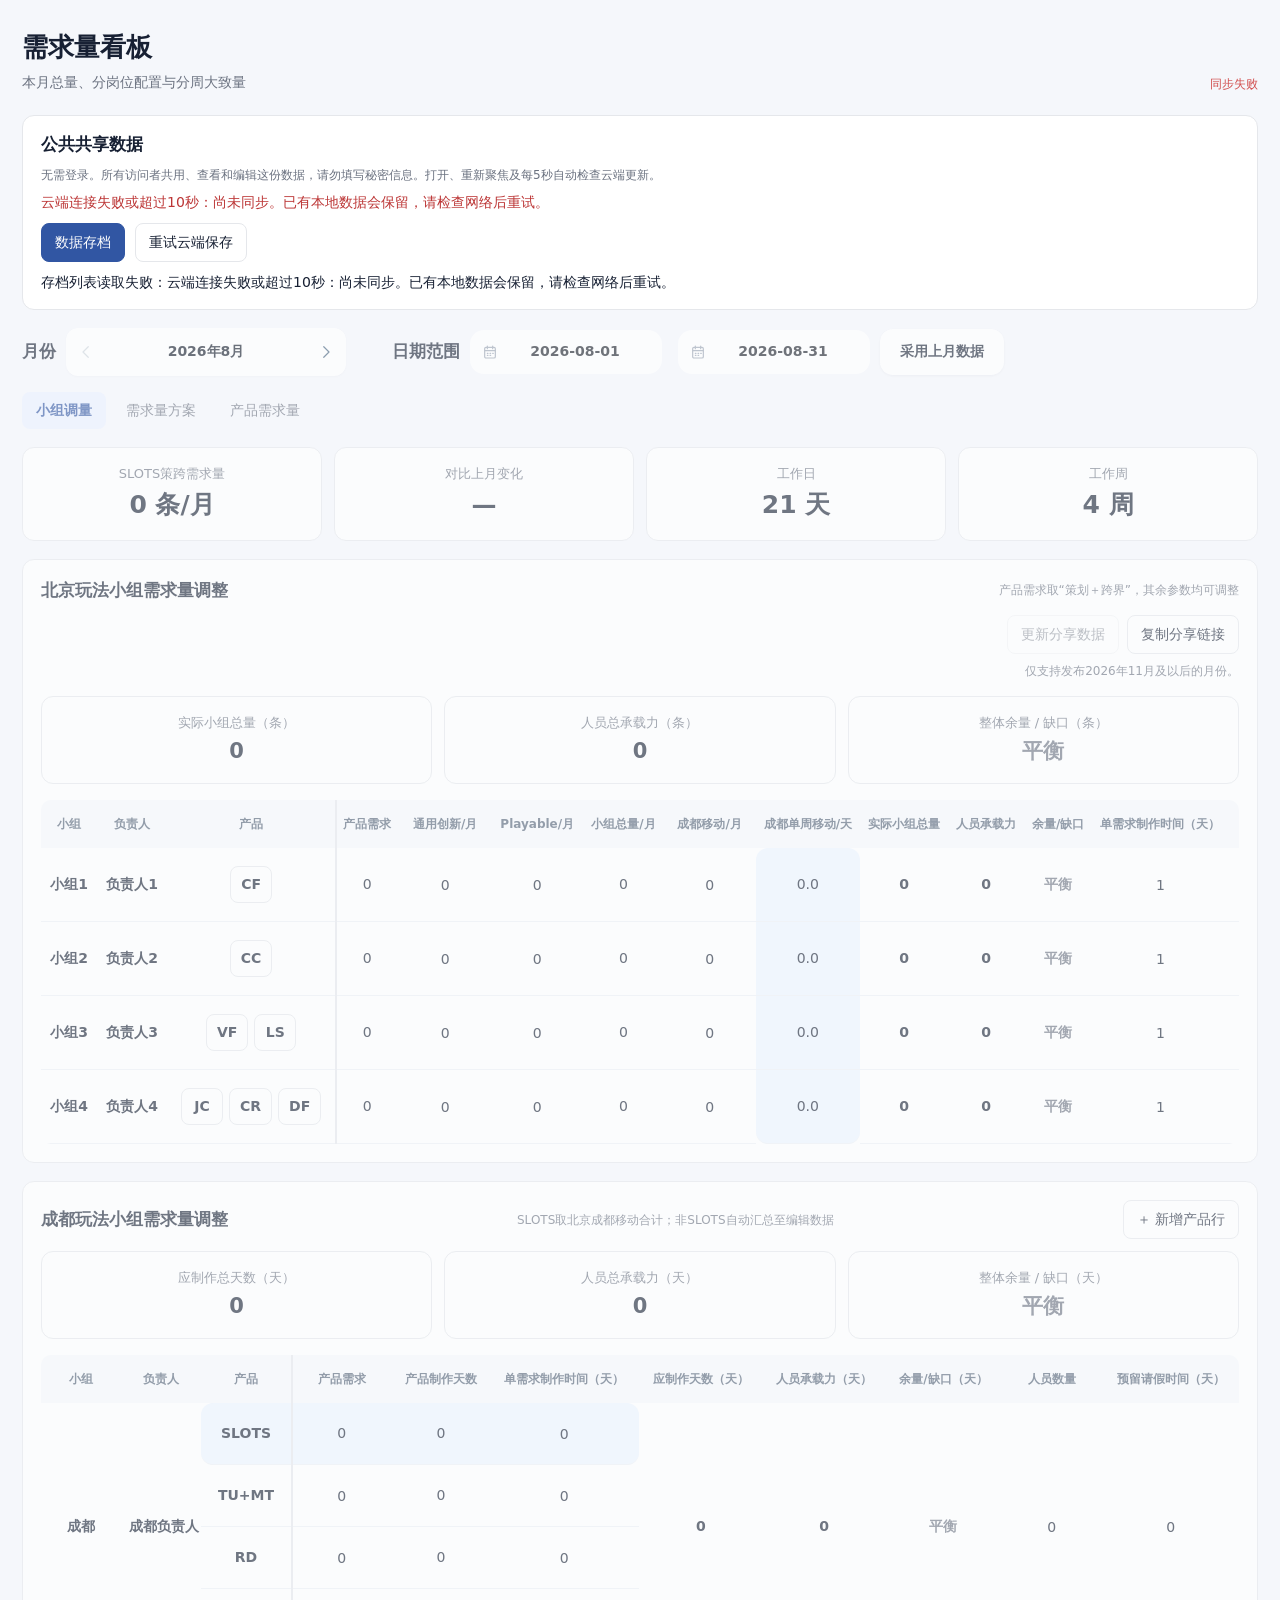
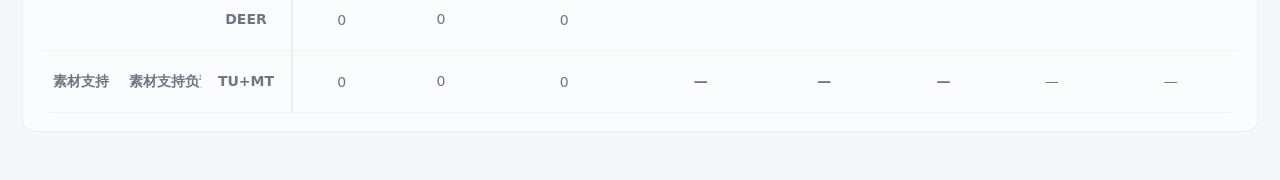
==== docs/index.html @ 43a7e48b "Store ROI independently by month and preserve quarterly spend" ====
<!doctype html>
<html lang="zh-CN">
<head>
  <meta charset="utf-8">
  <meta name="viewport" content="width=device-width, initial-scale=1">
  <title>需求量看板</title>
  <link rel="icon" type="image/png" href="./favicon.png?v=20261103-1">
  <style>
    :root { --bg:#f5f7fb; --panel:#fff; --text:#172033; --muted:#6b7280; --line:#e5e7eb; --brand:#3156a3; --brand-soft:#eaf0ff; --plan:#5b7cda; --director:#2f9e73; --kol:#e09a35; --image:#9a6ad8; --cross:#df6b6b; }
    * { box-sizing:border-box; }
    body { margin:0; background:var(--bg); color:var(--text); font:14px/1.5 "Microsoft YaHei", system-ui, sans-serif; }
    button, input, select { font:inherit; }
    button { cursor:pointer; }
    .shell { max-width:1280px; margin:auto; padding:28px 22px 48px; }
    header { display:flex; align-items:flex-end; justify-content:space-between; gap:20px; margin-bottom:22px; }
    h1 { margin:0; font-size:26px; }
    .subtitle { color:var(--muted); margin-top:5px; }
    .btn { border:1px solid var(--line); background:var(--panel); color:var(--text); border-radius:8px; padding:8px 13px; }
    .btn.primary { background:var(--brand); border-color:var(--brand); color:white; }
    .tabs { display:flex; gap:6px; margin-bottom:18px; }
    .tab { border:0; background:transparent; color:var(--muted); padding:8px 14px; border-radius:8px; }
    .tab.active { background:var(--brand-soft); color:var(--brand); font-weight:600; }
    .stats { display:grid; grid-template-columns:repeat(4,minmax(0,1fr)); gap:12px; margin-bottom:18px; }
    .stat, .panel { background:var(--panel); border:1px solid var(--line); border-radius:12px; }
    .stat { padding:16px 18px; }
    .stat-label { color:var(--muted); font-size:13px; }
    .stat-value { font-size:25px; font-weight:700; margin-top:3px; }
    .panel { padding:18px; }
    .panel-head { display:flex; justify-content:space-between; align-items:center; gap:12px; margin-bottom:12px; }
    .panel h2 { margin:0; font-size:17px; }
    .hint { color:var(--muted); font-size:12px; }
    .table-wrap { overflow-x:auto; }
    table { width:100%; border-collapse:collapse; min-width:940px; }
    #edit-view table { min-width:680px; border-collapse:separate; border-spacing:0; }
    #editor-foot th,#editor-foot td,#non-slots-foot th,#non-slots-foot td { background:var(--brand-soft); border-top:2px solid #d1dcf5; font-weight:700; }
    #editor-foot th:first-child,#non-slots-foot th:first-child { border-radius:12px 0 0 12px; }
    #editor-foot td:last-child,#non-slots-foot td:last-child { border-radius:0 12px 12px 0; }
    .weekly-value,.quantity { display:inline-flex; align-items:center; justify-content:center; min-width:76px; height:35px; padding:6px 7px; font-weight:600; }
    #editor-body td,#editor-foot td,#non-slots-body td,#non-slots-foot td { vertical-align:top; }
    th, td { padding:10px 8px; border-bottom:1px solid var(--line); text-align:center; white-space:nowrap; }
    th { color:var(--muted); font-size:12px; font-weight:600; background:#fafbfc; }
    th:first-child, td:first-child { text-align:center; }
    tbody tr:last-child td { border-bottom:0; }
    input[type=number] { width:76px; border:1px solid #d7dce5; border-radius:6px; padding:6px 7px; text-align:center; background:white; color:var(--text); }
    input[type=number]:not(:focus) { border-color:transparent; background:transparent; appearance:textfield; cursor:text; }
    input[type=number]:not(:focus)::-webkit-inner-spin-button,
    input[type=number]:not(:focus)::-webkit-outer-spin-button { -webkit-appearance:none; margin:0; }
    input[type=number]:hover { border-color:#d7dce5; }
    .save-tools,.product-options { display:flex; align-items:center; gap:10px; flex-wrap:wrap; }
    .btn:disabled { cursor:default; opacity:.45; }
    .product-filter summary { cursor:pointer; white-space:nowrap; list-style:none; display:flex; align-items:center; gap:12px; font-weight:600; }
    .product-filter summary::-webkit-details-marker { display:none; }
    .product-filter summary::after { content:""; width:7px; height:7px; border-right:1.5px solid #45617d; border-bottom:1.5px solid #45617d; transform:rotate(45deg); margin-top:-4px; }
    .product-filter[open] summary::after { transform:rotate(225deg); margin-top:4px; }
    .product-filter { position:relative; margin-left:auto; border:0; background:#f6f7fa; border-radius:12px; padding:12px 16px; }
    .product-menu { position:absolute; top:calc(100% + 8px); right:0; z-index:10; width:min(280px,calc(100vw - 40px)); padding:14px; border:1px solid #e3e7ee; border-radius:16px; background:#fff; box-shadow:0 10px 26px #1720331a; }
    .product-options { margin-top:10px; }
    .product-options label { display:inline-flex; align-items:center; gap:5px; cursor:pointer; }
    #product-options { display:grid; grid-template-columns:repeat(3,1fr); gap:8px; margin:0; }
    #product-options label { position:relative; justify-content:center; height:38px; border-radius:10px; color:#45617d; }
    #product-options label:has(input:checked) { background:#050505; color:white; }
    #product-options label:focus-within { outline:2px solid #7895bc; outline-offset:2px; }
    #product-options input { position:absolute; opacity:0; width:100%; height:100%; inset:0; margin:0; cursor:pointer; }
    .product-menu .btn { border:0; background:#f6f7fa; border-radius:10px; flex:1; }
    .filter-summary { margin:0 0 12px; }
    #empty-products td { padding:30px 8px; color:var(--muted); }
    #save-status[data-error=true] { color:#d24f4f; }
    .cloud-panel { margin-bottom:18px; padding:16px 18px; background:#fff; border:1px solid var(--line); border-radius:12px; }
    .cloud-panel h2 { margin:0 0 8px; font-size:17px; }
    .cloud-form,.cloud-actions { display:flex; gap:10px; align-items:center; flex-wrap:wrap; margin-top:10px; }
    .cloud-form label { display:flex; gap:6px; align-items:center; }
    .cloud-form input { width:220px; max-width:100%; border:1px solid #d7dce5; border-radius:8px; padding:8px; }
    #cloud-message { margin-top:8px; color:var(--muted); overflow-wrap:anywhere; }
    #cloud-message[data-error=true] { color:#bc3636; }
    #dashboard-content[inert] { opacity:.6; }
    @media(max-width:480px) { .cloud-form label,.cloud-form input { width:100%; } .cloud-form label { flex-wrap:wrap; } }
    .stat,.role-grid,.weeks,.product-total { text-align:center; font-variant-numeric:tabular-nums; }
    .product-total { display:inline-block; min-width:64px; }
    .month-controls { display:flex; align-items:center; gap:10px; flex-wrap:wrap; margin-bottom:16px; }
    .control-label { font-size:17px; font-weight:700; }
    .month-picker { position:relative; width:280px; }
    .month-bar { display:flex; gap:4px; padding:4px; background:#fff; border-radius:12px; box-shadow:0 1px 3px #1720330a; }
    .arrow-btn { width:32px; height:40px; display:inline-flex; align-items:center; justify-content:center; flex-shrink:0; border:0; border-radius:9px; background:transparent; color:#45617d; }
    .arrow-btn:hover { background:#f6f7fa; }
    .arrow-btn:disabled { opacity:.25; cursor:default; }
    .arrow-btn svg { width:18px; height:18px; fill:none; stroke:currentColor; stroke-width:1.6; stroke-linecap:round; stroke-linejoin:round; }
    #month-trigger { flex:1; border:0; border-radius:10px; background:#fff; color:#101827; font-weight:700; }
    .month-popup { position:absolute; top:calc(100% + 6px); left:10px; width:260px; padding:10px 12px 12px; z-index:20; background:#fff; border:1px solid #e3e7ee; border-radius:16px; box-shadow:0 10px 26px #1720331a; }
    .year-bar { display:flex; align-items:center; justify-content:space-between; margin-bottom:2px; }
    .year-bar strong { font-size:14px; color:#101827; }
    .month-grid { display:grid; grid-template-columns:repeat(3,1fr); gap:6px 8px; }
    .month-grid button { height:38px; border:0; border-radius:10px; color:#45617d; background:transparent; }
    .month-grid button:hover { background:#f6f7fa; }
    .month-grid button[aria-pressed=true] { background:#050505; color:white; }
    .month-grid button:disabled { opacity:.3; cursor:default; }
    .date-range-fields { display:flex; gap:16px; }
    .date-picker { position:relative; }
    .date-field { position:relative; width:192px; height:44px; border:0; border-radius:14px; background:#fff; display:flex; align-items:center; justify-content:center; font-weight:700; color:#171c26; }
    .date-field svg { position:absolute; left:12px; width:16px; height:16px; fill:none; stroke:#9aa3b2; stroke-width:1.8; stroke-linecap:round; stroke-linejoin:round; }
    .date-field:focus-within { outline:2px solid #b9c9f5; outline-offset:2px; }
    .date-field span { padding-left:18px; font-variant-numeric:tabular-nums; pointer-events:none; }
    .date-field span[data-empty=true] { color:#8a94a4; font-weight:400; }
    .date-popup { position:absolute; top:calc(100% + 8px); left:0; z-index:25; width:288px; padding:12px; border:1px solid #e3e7ee; border-radius:16px; background:#fff; box-shadow:0 10px 26px #1720331a; }
    .date-picker:last-child .date-popup { left:auto; right:0; }
    .date-grid { display:grid; grid-template-columns:repeat(7,1fr); gap:3px; text-align:center; }
    .date-grid .day-name { color:#8a94a4; font-size:12px; padding:6px 0; }
    .date-grid button { height:33px; border:0; border-radius:9px; background:transparent; color:#45617d; }
    .date-grid button:hover { background:#f6f7fa; }
    .date-grid button.outside-month { color:#b4bdca; }
    .date-grid button.in-range { background:#f1f3f8; }
    .date-grid button[aria-pressed=true] { background:#050505; color:#fff; }
    .date-grid button:focus-visible { outline:2px solid #7895bc; }
    #non-slots-view { margin-top:18px; }
    #non-slots-view table { min-width:520px; border-collapse:separate; border-spacing:0; }
    .readonly { color:var(--text); }
    #notice { color:var(--brand); margin:8px 0; }
    @media print { .month-controls,#notice,.save-tools,.product-filter,.filter-summary { display:none; } }
    input[type=number]:focus { outline:2px solid #b9c9f5; border-color:var(--brand); }
    .derived { font-weight:700; }
    .delta.down { color:#21845e; } .delta.up { color:#d24f4f; }
    .role-change { margin-top:5px; font-size:12px; color:var(--muted); font-weight:400; text-align:center; }
    .role-change:empty { display:none; }
    .compare-controls { display:flex; align-items:center; gap:8px; flex-wrap:wrap; margin-bottom:14px; }
    .compare-controls .btn[aria-pressed=true] { background:var(--brand-soft); border-color:var(--brand); color:var(--brand); }
    #range-status { width:100%; }
    .legend { display:flex; gap:14px; flex-wrap:wrap; color:var(--muted); font-size:12px; }
    .dot { display:inline-block; width:9px; height:9px; border-radius:3px; margin-right:5px; }
    .cards { display:grid; grid-template-columns:repeat(2,minmax(0,1fr)); gap:14px; }
    .product { background:var(--panel); border:1px solid var(--line); border-radius:12px; padding:16px; }
    .product-top { display:flex; justify-content:space-between; align-items:baseline; margin-bottom:13px; }
    .product-name { font-size:18px; font-weight:700; }
    .product-total { font-size:22px; font-weight:700; color:var(--brand); }
    .bar { height:10px; display:flex; overflow:hidden; border-radius:5px; background:#eef0f4; margin-bottom:13px; }
    .bar span { min-width:0; }
    .role-grid { display:grid; grid-template-columns:repeat(5,1fr); gap:8px; margin-bottom:13px; }
    .role-label { color:var(--muted); font-size:11px; }
    .role-value { font-weight:700; margin-top:2px; }
    .weeks { display:grid; grid-template-columns:repeat(3,1fr); gap:8px; padding-top:12px; border-top:1px solid var(--line); }
    .week-item { background:#f8f9fc; border-radius:8px; padding:9px; }
    .week-title { color:var(--muted); font-size:11px; }
    .week-value { font-weight:700; margin-top:2px; }
    .empty-note { display:none; }
    .group-summary { display:grid; grid-template-columns:repeat(3,1fr); gap:12px; margin-bottom:16px; }
    .group-summary .stat-value { font-size:21px; }
    .gap-ok { color:#21845e; } .gap-risk { color:#d24f4f; }
    .gap-balanced { color:var(--muted); }
    #chengdu-alert { position:fixed;top:24px;left:50%;transform:translateX(-50%);z-index:1000;padding:12px 24px;border:1px solid #f1c6c6;border-radius:12px;background:#fff2f2;color:#bc3636;font-weight:600;box-shadow:0 8px 30px #29324a22;pointer-events:none; }
    [data-ctime-note]:not([hidden]) { display:block; margin-top:4px; }
    .group-products { padding:6px; border-radius:10px; display:flex; flex-wrap:nowrap; justify-content:center; align-items:center; gap:6px; min-height:48px; }
    #group-view table { border-collapse:separate; border-spacing:0; }
    #group-view th:nth-child(-n+3),#group-view td:nth-child(-n+3) { position:sticky; z-index:2; background:#fff; }
    #group-view th:nth-child(-n+3) { background:#fafbfc; z-index:3; }
    #group-view tr>:nth-child(1) { left:0; min-width:56px; width:56px; max-width:56px; }
    #group-view tr>:nth-child(2) { left:56px; min-width:70px; width:70px; max-width:70px; }
    #group-view tr>:nth-child(3) { left:126px; min-width:var(--products-width,170px); width:var(--products-width,170px); box-shadow:2px 0 0 var(--line); }
    #group-view [data-gderived="demand"],#group-view [data-gderived="total"] { font-weight:400; }
    #chengdu-view { margin-top:18px; }
    #chengdu-view table { min-width:1120px; border-collapse:separate; border-spacing:0; }
    #chengdu-view .c-fixed { position:sticky; z-index:2; background:#fff; }
    #chengdu-view th.c-fixed { z-index:3; background:#fafbfc; }
    #chengdu-view .c1 { left:0; width:80px; min-width:80px; max-width:80px; }
    #chengdu-view .c2 { left:80px; width:80px; min-width:80px; max-width:80px; }
    #chengdu-view .c3 { left:160px; width:90px; min-width:90px; max-width:90px; box-shadow:2px 0 0 var(--line); }
    #week-note { margin:-4px 0 12px; }
    .group-products.drag-over { background:var(--brand-soft); outline:2px dashed var(--brand); }
    .group-product { min-width:42px; padding:7px 10px; border:1px solid var(--line); border-radius:8px; background:#fff; color:var(--text); font-weight:700; cursor:grab; text-align:center; }
    .group-product:active { cursor:grabbing; }
    .group-products .empty-group { align-self:center; color:var(--muted); white-space:normal; font-size:12px; }
    [hidden] { display:none !important; }
    @media (max-width:800px) { .stats { grid-template-columns:repeat(2,1fr); } .cards { grid-template-columns:1fr; } .group-summary { grid-template-columns:1fr; } header { align-items:flex-start; flex-direction:column; } }
    @media (max-width:480px) { .shell { padding:20px 14px 36px; } .stats { grid-template-columns:1fr 1fr; } .role-grid { grid-template-columns:repeat(3,1fr); } .weeks { grid-template-columns:1fr; } }
    @media (max-width:480px) { .compare-controls { gap:6px; flex-wrap:nowrap; } .compare-controls>.btn { padding:8px; white-space:nowrap; } .product-filter { padding:8px; } }
    @media (max-width:800px) { .date-range-fields { width:100%; } .date-field { width:192px; max-width:calc((100vw - 44px)/2); } }
    @media print { body { background:white; } .shell { max-width:none; padding:0; } .tabs { display:none !important; } .panel,.stat { break-inside:avoid; box-shadow:none; } }
    /* Shared table style A: white cells, fine horizontal rules and opaque sticky columns. */
    #dashboard-content { --table-head:#f7f9fc; --table-total:#edf2fa; }
    #dashboard-content :is(.table-wrap,.pd-table) { border:0; border-radius:10px; }
    #dashboard-content :is(.table-wrap,.pd-table) table { border-collapse:separate; border-spacing:0; font-size:14px; font-variant-numeric:tabular-nums; }
    #dashboard-content :is(.table-wrap,.pd-table) :is(th,td) { padding:12px 8px; text-align:center; border:0; font-weight:400; height:62px; }
    #dashboard-content :is(.table-wrap,.pd-table) thead th { height:48px; background:var(--table-head); color:#526175; font-size:12px; font-weight:600; }
    #dashboard-content :is(.table-wrap,.pd-table) tbody tr>* { background:#fff; border-bottom:1px solid #edf0f5; }
    #dashboard-content :is(.table-wrap,.pd-table) tbody th { color:var(--text); font-size:14px; }
    #dashboard-content :is(.table-wrap,.pd-table) :is(input[type=number],.quantity,.weekly-value) { height:35px; padding:6px 7px; font:inherit; font-weight:400; }
    #dashboard-content :is(.table-wrap,.pd-table) input[type=number] { border:1px solid transparent; border-radius:7px; background:transparent; }
    #dashboard-content :is(.table-wrap,.pd-table) input[type=number]:hover { border-color:#d7dce5; }
    #dashboard-content :is(.table-wrap,.pd-table) input[type=number]:focus { background:#fff; border-color:var(--brand); outline:2px solid #b9c9f5; }
    #dashboard-content :is(.table-wrap,.pd-table) tfoot :is(th,td) { background:var(--table-total); border:0; font-size:14px; font-weight:600; }
    #dashboard-content :is(.table-wrap,.pd-table) tfoot tr>:first-child { border-radius:10px 0 0 10px; }
    #dashboard-content :is(.table-wrap,.pd-table) tfoot tr>:last-child { border-radius:0 10px 10px 0; }
  </style>
</head>
<body>
  <main class="shell">
    <header>
      <div><h1>需求量看板</h1><div class="subtitle">本月总量、分岗位配置与分周大致量</div></div>
      <div class="save-tools"><span class="hint" id="save-status" role="status">正在连接共享云端…</span></div>
    </header>

    <section class="cloud-panel" aria-label="公共共享数据">
      <h2>公共共享数据</h2>
      <div class="hint">无需登录。所有访问者共用、查看和编辑这份数据，请勿填写秘密信息。打开、重新聚焦及每5秒自动检查云端更新。</div>
      <div id="cloud-message" role="status" aria-live="polite">正在连接 Supabase…</div>
      <div class="cloud-actions">
        <button class="btn primary" id="cloud-archive">数据存档</button>
        <button class="btn" id="archive-clear" hidden>清除所有版本</button>
        <button class="btn primary" id="cloud-migrate" hidden>备份并公开当前数据</button>
        <button class="btn" id="cloud-import" hidden>导入JSON备份预览</button>
        <input id="cloud-import-file" type="file" accept=".json,application/json" hidden>
        <button class="btn" id="cloud-recover" hidden>恢复未同步修改</button>
        <button class="btn" id="cloud-reload" hidden>备份当前数据并读取云端</button>
        <button class="btn" id="cloud-retry" hidden>重试云端保存</button>
      </div>
      <div class="cloud-actions" id="archive-list" aria-label="数据存档版本"></div>
      <div id="archive-message" role="status" aria-live="polite"></div>
    </section>
    <div id="dashboard-content" inert>
    <div class="month-controls">
      <span class="control-label">月份</span><input type="month" id="month-select" min="2026-08" max="9999-12" hidden>
      <div class="month-picker">
        <div class="month-bar">
          <button class="arrow-btn" id="previous-month" aria-label="上个月"><svg viewBox="0 0 24 24" aria-hidden="true"><path d="m15 5-7 7 7 7"/></svg></button>
          <button id="month-trigger" aria-expanded="false" aria-controls="month-popup" aria-label="选择月份"></button>
          <button class="arrow-btn" id="next-month" aria-label="下个月"><svg viewBox="0 0 24 24" aria-hidden="true"><path d="m9 5 7 7-7 7"/></svg></button>
        </div>
        <div class="month-popup" id="month-popup" hidden>
          <div class="year-bar">
            <button class="arrow-btn" id="previous-year" aria-label="上一年"><svg viewBox="0 0 24 24" aria-hidden="true"><path d="m14 7-5 5 5 5"/></svg></button>
            <strong id="picker-year"></strong>
            <button class="arrow-btn" id="next-year" aria-label="下一年"><svg viewBox="0 0 24 24" aria-hidden="true"><path d="m10 7 5 5-5 5"/></svg></button>
          </div>
          <div class="month-grid" id="month-grid"></div>
        </div>
      </div>
      <span class="control-label date-range-label">日期范围</span>
      <div class="date-range-fields">
        <div class="date-picker"><button class="date-field" data-open-date="start" aria-label="选择开始日期" aria-expanded="false" aria-controls="date-popup"><svg viewBox="0 0 24 24" aria-hidden="true"><rect x="4" y="5" width="16" height="16" rx="2"/><path d="M8 3v4m8-4v4M4 10h16M8 14h1m3 0h1m3 0h1M8 17h1m3 0h1"/></svg><span id="range-start-label">开始日期</span></button><input type="date" id="range-start" hidden></div>
        <div class="date-picker"><button class="date-field" data-open-date="end" aria-label="选择结束日期" aria-expanded="false" aria-controls="date-popup"><svg viewBox="0 0 24 24" aria-hidden="true"><rect x="4" y="5" width="16" height="16" rx="2"/><path d="M8 3v4m8-4v4M4 10h16M8 14h1m3 0h1m3 0h1M8 17h1m3 0h1"/></svg><span id="range-end-label">结束日期</span></button><input type="date" id="range-end" hidden></div>
      </div>
      <button class="btn" id="adopt-previous">采用上月数据</button>
      <div class="date-popup" id="date-popup" hidden>
        <div class="year-bar"><button class="arrow-btn" id="date-prev" aria-label="日历上个月"><svg viewBox="0 0 24 24"><path d="m14 7-5 5 5 5"/></svg></button><strong id="date-month-label"></strong><button class="arrow-btn" id="date-next" aria-label="日历下个月"><svg viewBox="0 0 24 24"><path d="m10 7 5 5-5 5"/></svg></button></div>
        <div class="date-grid" id="date-grid"></div>
      </div>
    </div>
    <div class="hint" id="range-status" role="status"></div>
    <div id="notice" role="status" aria-live="polite"></div>
    <div id="chengdu-alert" role="status" aria-live="polite" hidden>成都已超量</div>
    <nav class="tabs" aria-label="视图切换">
      <button class="tab active" data-view="group-view">小组调量</button>
      <button class="tab" data-view="product-view">需求量方案</button>
      <button class="tab" data-view="edit-view">产品需求量</button>
    </nav>

    <section class="stats" id="stats"></section>
    <section id="product-view" hidden></section>

    <section class="panel" id="edit-view" hidden>
      <div class="panel-head"><h2>SLOTS产品分岗位需求量</h2><span class="hint">总量自动汇总；岗位下方显示相对上月的增减</span></div>
      <div class="compare-controls" aria-label="对比口径">
        <button class="btn" data-compare="month" aria-pressed="true">月度对比</button>
        <button class="btn" data-compare="week" aria-pressed="false">每周对比</button>
        <details class="product-filter"><summary id="product-filter-title">产品筛选（全部）</summary>
          <div class="product-menu">
          <div class="product-options" id="product-options"></div>
          <div class="product-options"><button class="btn" id="select-all-products">全选</button><button class="btn" id="clear-products">清空</button></div>
          </div>
        </details>
      </div>
      <p id="week-note" class="hint" hidden></p>
      <p class="hint filter-summary" id="filter-summary" role="status"></p>
      <div class="table-wrap"><table>
        <thead id="editor-head"></thead>
        <tbody id="editor-body"></tbody>
        <tfoot id="editor-foot"></tfoot>
      </table></div>
    </section>

    <section class="panel" id="non-slots-view" hidden>
      <div class="panel-head"><h2>非SLOTS产品需求量</h2></div>
      <div class="table-wrap"><table>
        <thead><tr><th scope="col">产品</th><th scope="col">需求量/月</th><th scope="col">预留制作时间/月</th></tr></thead>
        <tbody id="non-slots-body"></tbody>
        <tfoot id="non-slots-foot"></tfoot>
      </table></div>
    </section>

    <section class="panel" id="group-view">
      <div class="panel-head"><h2>北京玩法小组需求量调整</h2><span class="hint">产品需求取“策划＋跨界”，其余参数均可调整</span></div>
      <div class="group-summary" id="group-summary"></div>
      <div class="table-wrap"><table>
        <thead><tr><th>小组</th><th>负责人</th><th>产品</th><th id="group-month">产品需求</th><th>通用创新/月</th><th>Playable/月</th><th>小组总量/月</th><th>成都移动/月</th><th>成都单周移动/天</th><th>实际小组总量</th><th>人员承载力</th><th>余量/缺口</th><th>单需求制作时间（天）</th><th>人员数量</th><th>全职/组长负责量（天）</th><th>请假预留（天）</th><th>临时需求预留（天）</th></tr></thead>
        <tbody id="group-body"></tbody>
      </table></div>
    </section>

    <section class="panel" id="chengdu-view">
      <div class="panel-head"><h2>成都玩法小组需求量调整</h2><span class="hint">SLOTS取北京成都移动合计；非SLOTS自动汇总至编辑数据</span></div>
      <div class="group-summary" id="chengdu-summary"></div>
      <div class="table-wrap"><table>
        <thead><tr><th class="c-fixed c1">小组</th><th class="c-fixed c2">负责人</th><th class="c-fixed c3">产品</th><th>产品需求</th><th>产品制作天数</th><th>单需求制作时间（天）</th><th>应制作天数（天）</th><th>人员承载力（天）</th><th>余量/缺口（天）</th><th>人员数量</th><th>预留请假时间（天）</th></tr></thead>
        <tbody id="chengdu-body"></tbody>
      </table></div>
    </section>
    </div>
  </main>

  <style>
    .date-range-label { margin-left:36px; }
    #adopt-previous { height:46px;padding:0 20px;border:0;border-radius:13px;background:#fff;color:var(--ink);font-size:14px;font-weight:600;box-shadow:0 1px 3px #182b4610; }
    #adopt-previous:hover { background:#edf3ff; }
    [data-gderived="chengduWeek"],#chengdu-body .slots-row>td:nth-child(n+3):nth-child(-n+6) { background:#edf5ff !important; }
    #group-body tr:first-child [data-gderived="chengduWeek"] { border-radius:12px 12px 0 0; }
    #group-body tr:last-child [data-gderived="chengduWeek"] { border-radius:0 0 12px 12px; }
    #chengdu-body .slots-row>td:nth-child(3) { border-radius:12px 0 0 12px; }
    #chengdu-body .slots-row>td:nth-child(6) { border-radius:0 12px 12px 0; }
    #chengdu-body .slots-row>td:nth-child(n+3):nth-child(-n+6) input { background:#f6faff; }
    @media(max-width:700px) { .date-range-label { margin-left:0; } }
    #cloud-dialog { border:0;border-radius:16px;padding:24px;width:min(420px,calc(100vw - 40px));box-sizing:border-box;box-shadow:0 20px 70px #15244833;color:var(--text); }
    #cloud-dialog::backdrop { background:rgba(24,35,56,.35); }
    #cloud-dialog h2 { margin:0 0 12px;font-size:19px; }
    #cloud-dialog p { color:var(--muted);line-height:1.6;margin:0 0 18px; }
    #cloud-dialog input { box-sizing:border-box;width:100%;padding:11px 12px;border:1px solid #ccd5e7;border-radius:9px;font:inherit; }
    #cloud-dialog input:focus { outline:2px solid var(--brand);outline-offset:2px; }
    #cloud-dialog .dialog-actions { display:flex;justify-content:flex-end;gap:10px;margin-top:22px; }
  </style>
  <dialog id="cloud-dialog" aria-labelledby="cloud-dialog-title" aria-describedby="cloud-dialog-description">
    <form id="cloud-dialog-form">
      <h2 id="cloud-dialog-title"></h2>
      <p id="cloud-dialog-description"></p>
      <input id="cloud-dialog-name" aria-label="存档名称" maxlength="80" autocomplete="off">
      <div class="dialog-actions">
        <button type="button" class="btn" id="cloud-dialog-cancel">取消</button>
        <button type="button" class="btn" id="cloud-dialog-secondary" hidden>不存档</button>
        <button type="submit" class="btn primary" id="cloud-dialog-submit">保存</button>
      </div>
    </form>
  </dialog>
  <script>
    // Report script/cache failures before the application can start its own status UI.
    window.dashboardBooted=false;
    function reportDashboardBootFailure() {
      if(window.dashboardBooted) return;
      document.getElementById('save-status').textContent='页面加载失败';
      document.getElementById('cloud-message').textContent='页面脚本未能完成加载，可能是网络或旧缓存。请点击重新加载；不会清除你的数据。';
      const retry=document.getElementById('cloud-retry');
      retry.hidden=false;retry.textContent='重新加载页面';
    }
    window.addEventListener('error',reportDashboardBootFailure);
    setTimeout(reportDashboardBootFailure,10000);
    document.getElementById('cloud-retry').addEventListener('click',()=>{
      if(!window.dashboardBooted) location.reload();
    });
  </script>
  <script src="./shared-cloud.js?v=20261120-2" onerror="reportDashboardBootFailure()"></script>
  <script src="./demand-share.js?v=20261120-2" onerror="reportDashboardBootFailure()"></script>
  <script src="./share-publisher.js?v=20261102-3" onerror="reportDashboardBootFailure()"></script>
  <script src="./chengdu-products.js?v=20261120-2" onerror="reportDashboardBootFailure()"></script>
  <script src="./product-demand.js?v=20261120-monthly-roi-1" onerror="reportDashboardBootFailure()"></script>
  <script src="./plan-suggestions.js?v=20261120-monthly-roi-1" onerror="reportDashboardBootFailure()"></script>
  <script>
    // Public source contains only an empty template, never the user's business data.
    const initial = ['CB','CF','CR','DF','JC','VF','LS'].map(product=>({
      product,july:0,director:0,kol:0,plan:0,image:0,cross:0
    }));
    const numericKeys = ['director','kol','plan','image','cross'];
    const nonSlotsInitial=['TU+MT','RD','DEER','CBR+BJO+SORT+HOLE'].map(product=>({product,demand:0,reservedTime:0}));
    const roleLabels={director:'编导',kol:'KOL',plan:'策划',image:'策划-图片类',cross:'跨界'};
    function visibleRoleKeys() { return compareMode==='week'?['director','plan','cross']:numericKeys; }
    const groupInitial = [['CF'],['CB'],['VF','LS'],['JC','CR','DF']].map((products,i)=>({
      name:`小组${i+1}`,owner:`负责人${i+1}`,products,innovation:0,playable:0,chengdu:0,
      avgTime:1,people:0,fulltime:0,workdays:0,leave:0,revision:0,other:0,special:0
    }));
    const storageKey='demand-dashboard-months-v2';
    const monthLabel=m=>`${m.slice(0,4)}年${Number(m.slice(5))}月`;
    function previousMonth(m) {
      const [y,n]=m.split('-').map(Number);
      return n===1 ? `${y-1}-12` : `${y}-${String(n-1).padStart(2,'0')}`;
    }
    function validMonth(m) { return /^\d{4}-(0[1-9]|1[0-2])$/.test(m) && m>='2026-08'; }
    let store=loadMonths();
    let selectedMonth=store.selectedMonth;
    let data=store.months[selectedMonth].data;
    let groups=store.months[selectedMonth].groups;
    let compareMode='month';
    let currentView='group-view';
    let pickerYear=Number(selectedMonth.slice(0,4));
    let dateTarget='start', dateViewMonth=selectedMonth;
    function closeDatePicker() {
      document.getElementById('date-popup').hidden=true;
      document.querySelectorAll('[data-open-date]').forEach(el=>el.setAttribute('aria-expanded','false'));
    }
    function renderDateCalendar() {
      document.getElementById('date-month-label').textContent=monthLabel(dateViewMonth);
      document.getElementById('date-prev').disabled=dateViewMonth==='1900-01';
      document.getElementById('date-next').disabled=dateViewMonth==='9999-12';
      const [y,m]=dateViewMonth.split('-').map(Number), first=new Date(Date.UTC(y,m-1,1));
      const offset=(first.getUTCDay()+6)%7;
      const selected=document.getElementById(`range-${dateTarget}`).value;
      const start=document.getElementById('range-start').value, end=document.getElementById('range-end').value;
      document.getElementById('date-grid').innerHTML=['一','二','三','四','五','六','日'].map(day=>`<span class="day-name">${day}</span>`).join('')+
        Array.from({length:42},(_,i)=>{
          const date=new Date(Date.UTC(y,m-1,1-offset+i)), value=date.toISOString().slice(0,10);
          return `<button data-pick-date="${value}" aria-label="${value}" aria-pressed="${value===selected}" class="${value.slice(0,7)!==dateViewMonth?'outside-month':''} ${start && end && value>=start && value<=end?'in-range':''}" ${value<'1900-01-01'||value>'9999-12-31'?'disabled':''}>${date.getUTCDate()}</button>`;
        }).join('');
    }
    function openDatePicker(button) {
      const popup=document.getElementById('date-popup'), same=dateTarget===button.dataset.openDate && !popup.hidden;
      closeDatePicker();
      if(same) return;
      dateTarget=button.dataset.openDate;
      dateViewMonth=(document.getElementById(`range-${dateTarget}`).value||document.getElementById('range-start').value||selectedMonth).slice(0,7);
      button.parentElement.appendChild(popup);
      popup.hidden=false; button.setAttribute('aria-expanded','true');
      renderDateCalendar();
    }
    function shiftDateCalendar(step) {
      const [y,m]=dateViewMonth.split('-').map(Number), date=new Date(Date.UTC(y,m-1+step,1));
      dateViewMonth=`${date.getUTCFullYear()}-${String(date.getUTCMonth()+1).padStart(2,'0')}`;
      renderDateCalendar();
    }
    function closeMonthPicker() {
      document.getElementById('month-popup').hidden=true;
      document.getElementById('month-trigger').setAttribute('aria-expanded','false');
    }
    function renderMonthPicker() {
      document.getElementById('month-trigger').textContent=monthLabel(selectedMonth);
      document.getElementById('previous-month').disabled=selectedMonth==='2026-08';
      document.getElementById('next-month').disabled=selectedMonth==='9999-12';
      document.getElementById('picker-year').textContent=`${pickerYear}年`;
      document.getElementById('previous-year').disabled=pickerYear<=2026;
      document.getElementById('next-year').disabled=pickerYear>=9999;
      document.getElementById('month-grid').innerHTML=Array.from({length:12},(_,i)=>{
        const m=`${pickerYear}-${String(i+1).padStart(2,'0')}`;
        return `<button data-pick-month="${m}" aria-label="${pickerYear}年${i+1}月" aria-pressed="${m===selectedMonth}" ${validMonth(m)?'':'disabled'}>${i+1}月</button>`;
      }).join('');
    }
    function chooseMonth(month) {
      if(!validMonth(month)) return;
      const el=document.getElementById('month-select');
      el.value=month; el.dispatchEvent(new Event('change',{bubbles:true}));
      closeMonthPicker();
    }
    function shiftMonth(step) {
      const [year,month]=selectedMonth.split('-').map(Number);
      const date=new Date(Date.UTC(year,month-1+step,1));
      chooseMonth(`${date.getUTCFullYear()}-${String(date.getUTCMonth()+1).padStart(2,'0')}`);
    }
    function renderDateLabels() {
      ['start','end'].forEach(key=>{
        const value=document.getElementById(`range-${key}`).value,label=document.getElementById(`range-${key}-label`);
        label.textContent=value||(key==='start'?'开始日期':'结束日期');
        label.dataset.empty=String(!value);
      });
    }
    let selectedProducts=new Set(initial.map(row=>row.product));
    const undoHistory=[];
    function rememberUndo() {
      undoHistory.push({
        selectedMonth,
        month:structuredClone(store.months[selectedMonth]),
        plan:Object.fromEntries(['planBases','planAdjustments','planTargets'].map(key=>[key,structuredClone(store[key]?.[selectedMonth])])),
        economics:structuredClone(store.productEconomics)
      });
      if(undoHistory.length>100) undoHistory.shift();
    }
    function rememberNumberEdit(el) {
      if(!el.dataset.undoCaptured) { rememberUndo(); el.dataset.undoCaptured='true'; }
    }
    function visibleRows() {
      return data.filter(row=>selectedProducts.has(row.product));
    }
    function applyFilters() {
      const visible=visibleRows(), products=new Set(visible.map(row=>row.product));
      document.querySelectorAll('#editor-body tr[data-product]').forEach(tr=>tr.hidden=!products.has(tr.dataset.product));
      document.getElementById('empty-products').hidden=visible.length>0;
      document.getElementById('product-filter-title').textContent=`产品筛选（${selectedProducts.size===data.length?'全部':`${selectedProducts.size}项`}）`;
      document.getElementById('filter-summary').textContent=`显示 ${visible.length} / ${data.length} 个产品；SLOTS顶部统计与下方合计均按筛选结果计算。`;
      renderFooter();
      renderStats();
    }
    // 国办发明电〔2025〕7号，2026年中国大陆放假调休安排。
    // https://www.beijing.gov.cn/cs/gncs/zcwj/202603/t20260327_4568275.html
    const holidayRanges2026=[
      ['2026-01-01','2026-01-03'],['2026-02-15','2026-02-23'],
      ['2026-04-04','2026-04-06'],['2026-05-01','2026-05-05'],
      ['2026-06-19','2026-06-21'],['2026-09-25','2026-09-27'],
      ['2026-10-01','2026-10-07']
    ];
    const makeupDays2026=new Set(['2026-01-04','2026-02-14','2026-02-28','2026-05-09','2026-09-20','2026-10-10']);
    // 元旦本身是法定休假日，无需等待2027年年度调休通知。
    // 全国年节及纪念日放假办法第二条；未据此推断其他2027年调休日。
    const confirmedHolidayDates=new Set(['2027-01-01']);

    function monthEnd(month) {
      const [y,m]=month.split('-').map(Number);
      return `${month}-${new Date(Date.UTC(y,m,0)).getUTCDate()}`;
    }
    function countWorkdays(start,end) {
      let count=0;
      const date=new Date(`${start}T00:00:00Z`), last=new Date(`${end}T00:00:00Z`);
      for(;date<=last;date.setUTCDate(date.getUTCDate()+1)) {
        const day=date.toISOString().slice(0,10);
        if(makeupDays2026.has(day)) { count++; continue; }
        if(confirmedHolidayDates.has(day)) continue;
        if(holidayRanges2026.some(([a,b])=>day>=a && day<=b)) continue;
        if(date.getUTCDay()!==0 && date.getUTCDay()!==6) count++;
      }
      return count;
    }
    function period(month=selectedMonth) {
      const saved=store.months[month]?.dateRange;
      const range=saved||{start:`${month}-01`,end:monthEnd(month)};
      const days=countWorkdays(range.start,range.end);
      return {...range,days,weeks:days===0?0:Math.max(1,Math.round(days/5)),isDefault:!saved};
    }
    function weeklyQuantity(value,month=selectedMonth) {
      const weeks=period(month).weeks;
      return weeks ? value/weeks : null;
    }
    function formatQuantity(value) { return value===null?'—':String(Number(value.toFixed(2))); }
    function weeklyDisplay(value,withSign=false) {
      if(value===null) return '—';
      const n=Number(value.toFixed(1));
      return withSign?signed(n):String(n);
    }
    function renderRangeStatus() {
      const range=period();
      let complete=true;
      for(const date=new Date(`${range.start}T00:00:00Z`),last=new Date(`${range.end}T00:00:00Z`);date<=last;date.setUTCDate(date.getUTCDate()+1)) {
        const day=date.toISOString().slice(0,10);
        if(day.slice(0,4)!=='2026'&&!confirmedHolidayDates.has(day)) {complete=false;break;}
      }
      document.getElementById('range-status').textContent=complete?'':
        '所选范围包含尚未配置完整年度调休的日期；已扣除确认的假日（含2027年1月1日），其余暂按周一至周五估算工作日。';
    }
    function renderRange() {
      const range=period();
      ['start','end'].forEach(key=>{
        const el=document.getElementById(`range-${key}`);
        el.min='1900-01-01'; el.max='9999-12-31';
        el.value=range?.[key]||'';
        el.setCustomValidity('');
      });
      renderRangeStatus();
      renderDateLabels();
    }
    function applyDateRange() {
      renderDateLabels();
      const startEl=document.getElementById('range-start'), endEl=document.getElementById('range-end');
      startEl.setCustomValidity(''); endEl.setCustomValidity('');
      const start=startEl.value,end=endEl.value;
      if(!start || !end) {
        document.getElementById('range-status').textContent='请选齐开始和结束日期；小组工作日尚未更新。';
        return;
      }
      if(!startEl.validity.valid || !endEl.validity.valid || start>end || (new Date(end)-new Date(start))/86400000>366) {
        endEl.setCustomValidity('结束日期不得早于开始日期，日期范围最长为367天，可跨月选择。');
        document.getElementById('range-status').textContent='日期范围无效，小组工作日未改变。';
        return;
      }
      const previous=store.months[selectedMonth].dateRange;
      if(previous?.start===start && previous?.end===end) return;
      rememberUndo();
      store.months[selectedMonth].dateRange={start,end};
      renderEditor(); renderOutputs(); renderRangeStatus(); saveMonths();
    }
    function comparison(row,key) {
      const prior=store.months[previousMonth(selectedMonth)]?.data.find(r=>r.product===row.product);
      const before=key==='total'?priorTotal(row):prior?.[key];
      if(before===undefined || before===null) return null;
      const current=key==='total'?total(row):row[key];
      if(compareMode==='month') return current-before;
      const currentWeek=weeklyQuantity(current), priorWeek=weeklyQuantity(before,previousMonth(selectedMonth));
      return currentWeek===null || priorWeek===null ? null : currentWeek-priorWeek;
    }
    function changeText(value) {
      if(value===null) return compareMode==='week'?'暂无可比周量':'无上月明细';
      const number=Number(value.toFixed(compareMode==='week'?1:10));
      if(number===0) return '';
      return `${compareMode==='week'?weeklyDisplay(number,true):signed(number)} 条${compareMode==='week'?'/周':'/月'}`;
    }
    function renderComparisons() {
      document.querySelectorAll('[data-compare]').forEach(btn=>btn.setAttribute('aria-pressed',String(btn.dataset.compare===compareMode)));
      document.querySelectorAll('[data-change]').forEach(el=>{
        const value=comparison(data[Number(el.dataset.row)],el.dataset.change);
        el.textContent=changeText(value);
        el.classList.toggle('up',value!==null && value>0);
        el.classList.toggle('down',value!==null && value<0);
      });
    }
    function displayQuantity(value) { return compareMode==='week'?weeklyDisplay(weeklyQuantity(value)):formatQuantity(value); }
    function renderFooter() {
      const rows=visibleRows();
      document.getElementById('editor-foot').innerHTML='<tr><th scope="row">合计</th>'+['total',...visibleRoleKeys()].map(key=>{
        const changes=rows.map(row=>comparison(row,key));
        const change=changes.includes(null)?null:changes.reduce((a,b)=>a+b,0);
        const value=rows.reduce((a,row)=>a+(key==='total'?total(row):row[key]),0);
        return `<td><span class="quantity" data-sum="${key}">${displayQuantity(value)}</span><div class="role-change delta ${change>0?'up':change<0?'down':''}">${changeText(change)}</div></td>`;
      }).join('')+'</tr>';
    }

    function migrateGroupReserves(month) {
      month.groups?.forEach(g=>{
        if(g.temporary===undefined) g.temporary=(Number(g.revision)||0)+(Number(g.other)||0)+(Number(g.special)||0);
      });
    }
    function migrateChengdu(month) {
      if(!month.chengduGroups) {
        const product=code=>{
          const old=month.nonSlots?.find(r=>r.product===code);
          const demand=old?.demand||0, days=old?.reservedTime||0;
          return {product:code,demand,avgTime:demand?days/demand:0,...(!demand&&days?{legacyDays:days}:{})};
        };
        month.chengduGroups=[
          {name:'成都',owner:'成都负责人',people:0,leave:0,products:['SLOTS','TU+MT','RD','DEER'].map(product)},
          {name:'素材支持',owner:'素材支持负责人',people:0,leave:0,products:[{product:'TU+MT',demand:0,avgTime:0}]}
        ];
      }
      syncChengdu(month);
    }
    function chengduDemand(row,month) { return row.product==='SLOTS'?month.groups.reduce((a,g)=>a+g.chengdu,0):row.demand; }
    function chengduDays(row,month) { return row.legacyDays??chengduDemand(row,month)*row.avgTime; }
    function syncChengdu(month) {
      [...new Set(month.chengduGroups.flatMap(g=>g.products).map(r=>r.product).filter(c=>c!=='SLOTS'))].forEach(code=>{
        const rows=month.chengduGroups.flatMap(g=>g.products).filter(r=>r.product===code);
        let target=month.nonSlots.find(r=>r.product===code);
        if(!target){target={product:code,demand:0,reservedTime:0};month.nonSlots.push(target);}
        target.demand=rows.reduce((a,r)=>a+r.demand,0);
        target.reservedTime=Number(rows.reduce((a,r)=>a+chengduDays(r,month),0).toFixed(6));
      });
    }
    function loadMonths() {
      try {
        const saved=JSON.parse(localStorage.getItem(storageKey));
        if(saved?.months?.['2026-08'] && validMonth(saved.selectedMonth) && saved.months[saved.selectedMonth]) {
          Object.values(saved.months).forEach(month=>{
            if(!month.nonSlots) month.nonSlots=structuredClone(nonSlotsInitial);
            migrateGroupReserves(month);
            migrateChengdu(month);
            if(month.baseline) migrateGroupReserves(month.baseline);
          });
          return saved;
        }
      } catch (_) {}
      const snapshot={data:load(),groups:loadGroups(),nonSlots:structuredClone(nonSlotsInitial)};
      // Keep an untouched baseline for reset; old saved July edits are not historical actuals.
      snapshot.data.forEach(row=>numericKeys.forEach(k=>row[k]=Math.max(0,Math.round(Number(row[k])||0))));
      snapshot.groups.forEach(g=>Object.keys(g).forEach(k=>{
        if(typeof g[k]==='number' && !['avgTime','people'].includes(k)) g[k]=Math.max(0,Math.round(g[k]));
      }));
      migrateGroupReserves(snapshot);
      migrateChengdu(snapshot);
      return {selectedMonth:'2026-08',months:{'2026-08':snapshot}};
    }
    function priorTotal(row) {
      const prev=previousMonth(selectedMonth);
      if(prev==='2026-07') return Number.isFinite(row.july)?row.july:null;
      const prior=store.months[prev]?.data.find(r=>r.product===row.product);
      return prior ? total(prior) : null;
    }
    function saveMonths() {
      store.selectedMonth=selectedMonth;
      return cloud.queueSave();
    }
    function signed(n) { return n===null?'—':`${n>0?'+':''}${n}`; }

    function load() {
      try {
        const saved = JSON.parse(localStorage.getItem('demand-dashboard-v1'));
        if (Array.isArray(saved) && saved.length === initial.length) return saved;
      } catch (_) {}
      return structuredClone(initial);
    }
    function loadGroups() {
      try { const saved=JSON.parse(localStorage.getItem('demand-groups-v1')); if(Array.isArray(saved)&&saved.length===groupInitial.length) return saved; } catch (_) {}
      return structuredClone(groupInitial);
    }
    function total(row) { return row.director + row.kol + row.plan + row.image + row.cross; }
    function week(value) { return weeklyDisplay(weeklyQuantity(value)); }
    function sum(key) { return data.reduce((acc,row) => acc + (key === 'total' ? total(row) : row[key]), 0); }
    function productDemand(code) { const row=data.find(x=>x.product===code); return row ? row.plan+row.cross : 0; }
    function groupDemand(group) { return group.products.reduce((n,code)=>n+productDemand(code),0); }
    function groupTotal(group) { return groupDemand(group)+group.innovation+group.playable; }
    function groupActual(group) { return groupTotal(group)-group.chengdu; }
    function groupCapacity(group) { return (group.people*period().days-group.leave-group.temporary+group.fulltime)/group.avgTime; }
    function input(rowIndex,key,value) { return `<input type="number" min="0" step="1" value="${value}" data-row="${rowIndex}" data-key="${key}" aria-label="${data[rowIndex].product} ${key}">`; }

    function render() {
      document.title=document.querySelector('h1').textContent='需求量看板';
      document.getElementById('month-select').value=selectedMonth;
      pickerYear=Number(selectedMonth.slice(0,4));
      renderMonthPicker();
      renderRange();
      document.getElementById('group-month').textContent='产品需求';
      renderEditor();
      renderOutputs();
      renderNonSlots();
      renderSharePublishControls();
    }

    function renderEditor() {
      const note=document.getElementById('week-note');
      note.hidden=compareMode!=='week';
      note.textContent=`本月按 ${period().weeks} 周计算；上月按 ${period(previousMonth(selectedMonth)).weeks} 周计算。每周增减＝本月总量÷本月工作周数－上月总量÷上月工作周数。`;
      const keys=visibleRoleKeys();
      document.getElementById('editor-head').innerHTML='<tr>'+['产品','总量',...keys.map(k=>roleLabels[k])].map(n=>`<th scope="col">${n}</th>`).join('')+'</tr>';
      const editor = document.getElementById('editor-body');
      editor.innerHTML = orderedProducts(data).map(row => {
        const i=data.indexOf(row);
        return `<tr data-product="${row.product}"><td><strong>${row.product}</strong></td><td class="readonly"><strong class="quantity" data-row="${i}" data-derived="total">${displayQuantity(total(row))}</strong><div class="role-change delta" data-row="${i}" data-change="total"></div></td>${keys.map(key=>`<td>${compareMode==='week'?`<span class="weekly-value" data-row="${i}" data-weekly="${key}">${displayQuantity(row[key])}</span>`:input(i,key,row[key])}<div class="role-change delta" data-row="${i}" data-change="${key}"></div></td>`).join('')}</tr>`;
      }).join('')+`<tr id="empty-products" hidden><td colspan="${keys.length+2}">没有符合筛选条件的产品，请调整产品选择。</td></tr>`;
      renderComparisons();
      applyFilters();
    }
    function renderNonSlots() {
      const rows=store.months[selectedMonth].nonSlots;
      document.getElementById('non-slots-body').innerHTML=orderedProducts(rows).map(row=>{
        const i=rows.indexOf(row);
        const managed=store.months[selectedMonth].chengduGroups.some(g=>g.products.some(r=>r.product===row.product));
        return `<tr><td><strong>${row.product}</strong></td>${['demand','reservedTime'].map(key=>`<td>${managed?`<span class="quantity" title="由成都玩法小组需求量调整自动汇总">${nonSlotsDisplay(row[key],key)}</span>`:`<input type="number" min="0" step="1" value="${nonSlotsDisplay(row[key],key)}" data-nonslot="${i}" data-nkey="${key}" aria-label="${row.product} ${key==='demand'?'需求量/月':'预留制作时间/月'}">`}<div class="role-change delta" data-nonslot-change="${i}" data-nkey="${key}"></div></td>`).join('')}</tr>`;
      }).join('');
      renderNonSlotsOutputs();
    }
    function nonSlotsChange(row,key) {
      const prior=store.months[previousMonth(selectedMonth)]?.nonSlots?.find(r=>r.product===row.product);
      return prior ? row[key]-prior[key] : null;
    }
    function nonSlotsDisplay(value,key) {return key==='reservedTime'?String(Math.round(value)):formatQuantity(value);}
    function nonSlotsChangeText(value,key) {
      if(value===null) return '无上月明细';
      if(key==='reservedTime') value=Math.round(value);
      if(value===0) return '';
      return `${value>0?'+':''}${nonSlotsDisplay(value,key)}${key==='demand'?' 条/月':' 天/月'}`;
    }
    function combinedChanges(changes) { return changes.includes(null)?null:changes.reduce((a,b)=>a+b,0); }
    function renderNonSlotsOutputs() {
      const rows=store.months[selectedMonth].nonSlots;
      document.querySelectorAll('[data-nonslot-change]').forEach(el=>{
        const value=nonSlotsChange(rows[Number(el.dataset.nonslotChange)],el.dataset.nkey);
        el.textContent=nonSlotsChangeText(value,el.dataset.nkey);
        el.title=el.dataset.nkey==='demand'?'较上月需求量变化':'较上月预留制作时间变化（沿用填写单位）';
        el.classList.toggle('up',value!==null && value>0);
        el.classList.toggle('down',value!==null && value<0);
      });
      document.getElementById('non-slots-foot').innerHTML='<tr><th scope="row">合计</th>'+['demand','reservedTime'].map(key=>{
        const value=rows.reduce((a,row)=>a+row[key],0), change=combinedChanges(rows.map(row=>nonSlotsChange(row,key)));
        return `<td><span class="quantity" data-nonslot-sum="${key}">${nonSlotsDisplay(value,key)}</span><div class="role-change delta ${change>0?'up':change<0?'down':''}" data-nonslot-sum-change="${key}">${nonSlotsChangeText(change,key)}</div></td>`;
      }).join('')+'</tr>';
      renderStats();
    }
    function renderStats() {
      if(currentView==='product-view') {renderProductDemandStats();return;}
      const rows=currentView==='edit-view'?visibleRows():data;
      const isGroup=currentView==='group-view';
      const monthTotal=rows.reduce((a,row)=>a+(isGroup?row.plan+row.cross:total(row)),0), range=period();
      const delta=combinedChanges(rows.map(row=>{
        if(!isGroup) return comparison(row,'total');
        const prior=store.months[previousMonth(selectedMonth)]?.data.find(r=>r.product===row.product);
        return prior?row.plan+row.cross-prior.plan-prior.cross:null;
      }));
      const nonRows=store.months[selectedMonth].nonSlots, nonTotal=nonRows.reduce((a,row)=>a+row.demand,0);
      const nonDelta=combinedChanges(nonRows.map(row=>nonSlotsChange(row,'demand')));
      const extra=currentView==='group-view'?
        [['工作日',`${range.days} 天`],['工作周',`${range.weeks} 周`]]:
        [['非SLOTS需求量',`${nonTotal} 条/月`],['对比上月变化',nonDelta===null?'—':nonSlotsChangeText(nonDelta,'demand')||'无变化']];
      document.getElementById('stats').innerHTML = [
        [isGroup?'SLOTS策跨需求量':'SLOTS需求量',isGroup?`${monthTotal} 条/月`:`${displayQuantity(monthTotal)} 条/${compareMode==='week'?'周':'月'}`],
        ['对比上月变化',delta===null?'—':isGroup?(delta?`${signed(delta)} 条/月`:'无变化'):changeText(delta)||'无变化'],
        ...extra
      ].map(([label,value])=>`<article class="stat"><div class="stat-label">${label}</div><div class="stat-value">${value}</div></article>`).join('');
    }
    function renderOutputs() {
      renderStats();
      renderGroups();
      renderChengdu();
      if(currentView==='product-view') renderProductDemand();
    }
    function chengduInput(i,j,key,value) {
      return `<input type="number" min="0" step="${key==='avgTime'?'0.1':key==='people'?'any':'1'}" value="${value}" data-cgroup="${i}" data-cproduct="${j}" data-ckey="${key}" aria-label="${store.months[selectedMonth].chengduGroups[i].name} ${j>=0?store.months[selectedMonth].chengduGroups[i].products[j].product:''} ${key}">`;
    }
    function renderChengdu() {
      const month=store.months[selectedMonth];
      document.getElementById('chengdu-body').innerHTML=month.chengduGroups.map((g,i)=>g.products.map((row,j)=>{
        const span=`rowspan="${g.products.length}"`;
        return `<tr>${j===0?`<td ${span} class="c-fixed c1"><strong>${g.name}</strong></td><td ${span} class="c-fixed c2">${g.owner}</td>`:''}<td class="c-fixed c3">${row.product}</td><td>${row.product==='SLOTS'?'<span data-cslots></span>':chengduInput(i,j,'demand',row.demand)}</td><td data-cdays="${i}-${j}" title="${row.legacyDays!==undefined?'原表有预留天数但需求为0，暂保留原值；编辑需求或制作时间后自动计算':''}"></td><td>${chengduInput(i,j,'avgTime',row.avgTime)}</td>${j===0?`<td ${span} class="derived" data-csum="${i}"></td><td ${span} class="derived" data-ccapacity="${i}"></td><td ${span} class="derived" data-cgap="${i}"></td><td ${span}>${chengduInput(i,-1,'people',g.people)}</td><td ${span}>${chengduInput(i,-1,'leave',g.leave)}</td>`:''}</tr>`;
      }).join('')).join('');
      document.querySelector('[data-cslots]').closest('tr').classList.add('slots-row');
      updateChengduOutputs();
    }
    function updateChengduOutputs() {
      const month=store.months[selectedMonth];
      month.chengduGroups.forEach((g,i)=>{
        g.products.forEach((row,j)=>{
          const cell=document.querySelector(`[data-cdays="${i}-${j}"]`);
          cell.textContent=formatQuantity(chengduDays(row,month));
        });
        if(i===1) {
          ['csum','ccapacity','cgap'].forEach(key=>{
            const cell=document.querySelector(`[data-${key}="${i}"]`);
            cell.textContent='—';cell.className='derived';
          });
          ['people','leave'].forEach(key=>{
            const input=document.querySelector(`[data-cgroup="${i}"][data-cproduct="-1"][data-ckey="${key}"]`);
            if(input) input.closest('td').textContent='—';
          });
          return;
        }
        const required=g.products.reduce((a,r)=>a+chengduDays(r,month),0), capacity=g.people*period().days-g.leave, gap=capacity-required;
        const sumCell=document.querySelector(`[data-csum="${i}"]`);
        sumCell.textContent=formatQuantity(required);
        document.querySelector(`[data-ccapacity="${i}"]`).textContent=roundedCount(capacity);
        const status=gapStatus(capacity,required);
        const gapCell=document.querySelector(`[data-cgap="${i}"]`);
        gapCell.textContent=status.text;
        gapCell.className=`derived ${status.cls}`;
      });
      document.querySelector('[data-cslots]').textContent=month.groups.reduce((a,g)=>a+g.chengdu,0);
      const participating=month.chengduGroups.slice(0,1);
      const required=participating.reduce((a,g)=>a+g.products.reduce((n,r)=>n+chengduDays(r,month),0),0);
      const capacity=participating.reduce((a,g)=>a+g.people*period().days-g.leave,0),gap=capacity-required;
      const status=gapStatus(capacity,required);
      document.getElementById('chengdu-summary').innerHTML=[
        ['应制作总天数（天）',formatQuantity(required),''],
        ['人员总承载力（天）',roundedCount(capacity),''],
        ['整体余量 / 缺口（天）',status.text,status.cls]
      ].map(([label,value,cls])=>`<article class="stat"><div class="stat-label">${label}</div><div class="stat-value ${cls}">${value}</div></article>`).join('');
      document.querySelectorAll('[data-gderived="chengduWeek"]').forEach(el=>el.textContent=chengduWeekDays(groups[Number(el.dataset.group)]));
    }

    function groupProducts(g,i) {
      return `<div class="group-products" data-drop-group="${i}" aria-label="${g.name}产品区">${g.products.map(code=>`<button class="group-product" draggable="true" data-move-product="${code}" title="拖动到其他小组；也可按左右方向键移动">${code}</button>`).join('')||'<span class="empty-group">暂无产品，可拖入产品</span>'}</div>`;
    }
    function moveProduct(code,target) {
      const source=groups.findIndex(g=>g.products.includes(code));
      if(source<0 || !Number.isInteger(target) || !groups[target] || source===target) return;
      rememberUndo();
      groups[source].products=groups[source].products.filter(p=>p!==code);
      groups[target].products.push(code);
      renderGroups(); renderStats(); saveMonths();
      document.getElementById('notice').textContent=`${code}已从${groups[source].name}移至${groups[target].name}，策跨需求 ${productDemand(code)} 条/月随产品转移。`;
      document.querySelector(`[data-move-product="${code}"]`).focus();
    }
    function roundedCount(value,withSign=false) {
      const rounded=Math.sign(value)*Math.round(Math.abs(value));
      return `${withSign&&rounded>0?'+':''}${rounded||0}`;
    }
    function gapStatus(capacity,required) {
      const delta=Number(roundedCount(capacity))-Number(roundedCount(required));
      return {delta,text:delta===0?'平衡':`${delta>0?'缺':'超'}${Math.abs(delta)}`,cls:delta===0?'gap-balanced':delta>0?'gap-ok':'gap-risk'};
    }
    function chengduWeekDays(group) {
      const weeks=period().weeks;
      const slots=store.months[selectedMonth].chengduGroups[0].products.find(r=>r.product==='SLOTS');
      if(!weeks) return '—';
      return (Math.round((group.chengdu/weeks*slots.avgTime+Number.EPSILON)*10)/10).toFixed(1);
    }
    function groupInput(i,key,value) { return `<input type="number" min="${key==='avgTime'?'0.1':'0'}" step="${key==='avgTime'?'0.1':key==='people'?'any':'1'}" value="${value}" data-group="${i}" data-gkey="${key}" aria-label="${groups[i].name} ${key}">`; }
    function renderGroups() {
      document.getElementById('group-view').style.setProperty('--products-width',`${Math.max(110,...groups.map(g=>g.products.length*48+24))}px`);
      const body=document.getElementById('group-body');
      body.innerHTML=groups.map((g,i)=>{
        const demand=groupDemand(g), totalValue=groupTotal(g), actual=groupActual(g), capacity=groupCapacity(g), status=gapStatus(capacity,actual);
        return `<tr><td><strong>${g.name}</strong></td><td>${g.owner}</td><td>${groupProducts(g,i)}</td><td class="derived" data-group="${i}" data-gderived="demand">${demand}</td><td>${groupInput(i,'innovation',g.innovation)}</td><td>${groupInput(i,'playable',g.playable)}</td><td class="derived" data-group="${i}" data-gderived="total">${totalValue}</td><td>${groupInput(i,'chengdu',g.chengdu)}</td><td data-group="${i}" data-gderived="chengduWeek">${chengduWeekDays(g)}</td><td class="derived" data-group="${i}" data-gderived="actual">${actual}</td><td class="derived" data-group="${i}" data-gderived="capacity">${roundedCount(capacity)}</td><td class="derived ${status.cls}" data-group="${i}" data-gderived="gap">${status.text}</td><td>${groupInput(i,'avgTime',g.avgTime)}</td><td>${groupInput(i,'people',g.people)}</td><td>${groupInput(i,'fulltime',g.fulltime)}</td><td>${groupInput(i,'leave',g.leave)}</td><td>${groupInput(i,'temporary',g.temporary)}</td></tr>`;
      }).join('');
      renderGroupSummary();
    }
    function renderGroupSummary() {
      const actualAll=groups.reduce((n,g)=>n+groupActual(g),0), capacityAll=groups.reduce((n,g)=>n+groupCapacity(g),0), status=gapStatus(capacityAll,actualAll);
      document.getElementById('group-summary').innerHTML=`<article class="stat"><div class="stat-label">实际小组总量（条）</div><div class="stat-value">${actualAll}</div></article><article class="stat"><div class="stat-label">人员总承载力（条）</div><div class="stat-value">${roundedCount(capacityAll)}</div></article><article class="stat"><div class="stat-label">整体余量 / 缺口（条）</div><div class="stat-value ${status.cls}">${status.text}</div></article>`;
    }
    function updateGroupRow(i) {
      const g=groups[i], capacity=groupCapacity(g), status=gapStatus(capacity,groupActual(g));
      const set=(key,value)=>document.querySelector(`[data-group="${i}"][data-gderived="${key}"]`).textContent=value;
      set('demand',groupDemand(g)); set('total',groupTotal(g)); set('actual',groupActual(g)); set('capacity',roundedCount(capacity)); set('gap',status.text);set('chengduWeek',chengduWeekDays(g));
      const gapCell=document.querySelector(`[data-group="${i}"][data-gderived="gap"]`);
      gapCell.className=`derived ${status.cls}`;
      renderGroupSummary();
    }

    function updateRow(i) {
      const row=data[i], t=total(row);
      const set=(key,value)=>document.querySelector(`[data-row="${i}"][data-derived="${key}"]`).textContent=value;
      set('total',displayQuantity(t));
      renderComparisons();
      renderFooter();
    }

    function readNumber(el,decimal=false) {
      let n=Number(el.value);
      const min=Number(el.min),isTime=el.dataset.gkey==='avgTime'||el.dataset.ckey==='avgTime';
      if(isTime && el.value!=='' && Number.isFinite(n)) {
        n=Number(n.toFixed(1));
        if(Number(el.value)!==n) el.value=n;
      }
      if(el.value==='' || !Number.isFinite(n) || n<min || (!decimal && !Number.isSafeInteger(n))) {
        el.setCustomValidity(decimal ? `请输入不小于${min}的有效数字` : '请输入非负整数，不支持小数');
        el.reportValidity();
        return null;
      }
      el.setCustomValidity('');
      return n;
    }
    document.getElementById('editor-body').addEventListener('input', e => {
      if (!e.target.matches('input[data-row]')) return;
      const i=Number(e.target.dataset.row), key=e.target.dataset.key;
      const value=readNumber(e.target);
      if(value===null) return;
      if(value===data[i][key]) return;
      rememberNumberEdit(e.target);
      ensurePlanBase();
      data[i][key]=value;
      updatePlanDelta(data[i],key);
      updateRow(i); renderOutputs();
      saveMonths();
    });
    let draggingProduct=null;
    const groupBody=document.getElementById('group-body');
    groupBody.addEventListener('keydown',e=>{
      if(!e.target.matches('[data-move-product]') || !['ArrowLeft','ArrowRight'].includes(e.key)) return;
      e.preventDefault();
      const source=groups.findIndex(g=>g.products.includes(e.target.dataset.moveProduct));
      moveProduct(e.target.dataset.moveProduct,source+(e.key==='ArrowLeft'?-1:1));
    });
    groupBody.addEventListener('dragstart',e=>{
      const card=e.target.closest('[data-move-product]');
      if(!card) { e.preventDefault(); return; }
      draggingProduct=card.dataset.moveProduct;
      e.dataTransfer.setData('text/plain',draggingProduct);
      e.dataTransfer.effectAllowed='move';
    });
    groupBody.addEventListener('dragover',e=>{
      const zone=e.target.closest('[data-drop-group]');
      if(!zone || !draggingProduct) return;
      e.preventDefault(); e.dataTransfer.dropEffect='move';
      groupBody.querySelectorAll('.drag-over').forEach(el=>el.classList.remove('drag-over'));
      zone.classList.add('drag-over');
    });
    groupBody.addEventListener('dragleave',e=>{
      const zone=e.target.closest('[data-drop-group]');
      if(zone && !zone.contains(e.relatedTarget)) zone.classList.remove('drag-over');
    });
    groupBody.addEventListener('drop',e=>{
      const zone=e.target.closest('[data-drop-group]');
      if(!zone || !draggingProduct) return;
      e.preventDefault();
      const code=draggingProduct; draggingProduct=null;
      groupBody.querySelectorAll('.drag-over').forEach(el=>el.classList.remove('drag-over'));
      moveProduct(code,Number(zone.dataset.dropGroup));
    });
    groupBody.addEventListener('dragend',()=>{
      draggingProduct=null;
      groupBody.querySelectorAll('.drag-over').forEach(el=>el.classList.remove('drag-over'));
    });
    document.getElementById('group-body').addEventListener('input', e => {
      if (!e.target.matches('input[data-group]')) return;
      const i=Number(e.target.dataset.group), key=e.target.dataset.gkey;
      const value=readNumber(e.target,['avgTime','people'].includes(key));
      if(value===null) return;
      if(value===groups[i][key]) return;
      rememberNumberEdit(e.target);
      groups[i][key]=value;
      updateGroupRow(i);
      if(key==='chengdu') updateChengduOutputs();
      saveMonths();
    });
    document.getElementById('chengdu-body').addEventListener('input',e=>{
      const el=e.target;
      if(!el.matches('input[data-cgroup]')) return;
      const g=store.months[selectedMonth].chengduGroups[el.dataset.cgroup],j=Number(el.dataset.cproduct),key=el.dataset.ckey;
      const target=j<0?g:g.products[j], value=readNumber(el,['avgTime','people'].includes(key));
      if(value===null || value===target[key]) return;
      rememberNumberEdit(el);
      target[key]=value;
      if(j>=0) delete target.legacyDays;
      syncChengdu(store.months[selectedMonth]);
      updateChengduOutputs();renderNonSlots();renderProductDemand();saveMonths();
    });
    document.getElementById('non-slots-body').addEventListener('input',e=>{
      if(!e.target.matches('input[data-nonslot]')) return;
      const row=store.months[selectedMonth].nonSlots[Number(e.target.dataset.nonslot)],key=e.target.dataset.nkey;
      const value=readNumber(e.target);
      if(value===null || value===row[key]) return;
      rememberNumberEdit(e.target);
      row[key]=value;
      renderNonSlotsOutputs();
      saveMonths();
    });
    document.addEventListener('focusin',e=>{
      if(e.target.matches('input')) delete e.target.dataset.undoCaptured;
    });
    document.addEventListener('keydown',e=>{
      if((e.ctrlKey||e.metaKey) && !e.shiftKey && !e.altKey && e.key.toLowerCase()==='z') {
        if(!cloud.ready||cloud.modalOpen) return;
        e.preventDefault();
        if(!e.repeat) undoLastChange();
        return;
      }
      if(e.key==='Escape') { document.querySelector('.product-filter').open=false; closeMonthPicker(); closeDatePicker(); }
      if(e.key==='Enter' && e.target.matches('input[type=number]')) { e.preventDefault(); e.target.blur(); }
    });
    // Group all keystrokes during one numeric-field edit into a single undo step.
    document.addEventListener('focusout',e=>{
      const el=e.target;
      if(!el.matches('input[type=number]')) return;
      if(!el.validity.valid) {
        if(el.dataset.row!==undefined) el.value=data[el.dataset.row][el.dataset.key];
        else if(el.dataset.group!==undefined) el.value=groups[el.dataset.group][el.dataset.gkey];
        else if(el.dataset.nonslot!==undefined) el.value=store.months[selectedMonth].nonSlots[el.dataset.nonslot][el.dataset.nkey];
        else if(el.dataset.cgroup!==undefined) {
          const g=store.months[selectedMonth].chengduGroups[el.dataset.cgroup];
          el.value=(Number(el.dataset.cproduct)<0?g:g.products[el.dataset.cproduct])[el.dataset.ckey];
        }
        else if(el.dataset.planProduct) el.value=planAdjustments()[el.dataset.planProduct]?.[el.dataset.planRole]??'';
        else if(el.dataset.planTarget) el.value=remainingDirectorKol()??'';
      }
      el.setCustomValidity('');
      delete el.dataset.undoCaptured;
      applyFilters();
    });
    document.getElementById('month-select').addEventListener('change',e=>{
      const month=e.target.value;
      if(!validMonth(month)) {
        e.target.value=selectedMonth;
        document.getElementById('notice').textContent='请选择2026年8月或之后的月份；7月为原表历史数据。';
        return;
      }
      let message='';
      // Initialize only once, always from an earlier month, never from the current view.
      if(!store.months[month]) {
        const prev=previousMonth(month);
        const sourceMonth=store.months[prev] ? prev : Object.keys(store.months).filter(m=>m<month).sort().at(-1);
        const source=store.months[sourceMonth];
        const baseline={data:structuredClone(source.data),groups:structuredClone(source.groups),nonSlots:structuredClone(source.nonSlots),chengduGroups:structuredClone(source.chengduGroups)};
        store.months[month]={...structuredClone(baseline),copiedFrom:sourceMonth,baseline};
        message=`首次进入${monthLabel(month)}，已带入${monthLabel(sourceMonth)}的数据，后续修改将独立保存。`;
      }
      if(!store.months[previousMonth(month)] && month!=='2026-08') message+=' 上月尚无数据，对照暂显示“—”。';
      selectedMonth=month;
      closeDatePicker();
      ({data,groups}=store.months[selectedMonth]);
      document.getElementById('notice').textContent=message;
      saveMonths(); render();
    });
    document.querySelectorAll('.tab').forEach(tab => tab.addEventListener('click', () => {
      currentView=tab.dataset.view;
      document.querySelectorAll('.tab').forEach(x=>x.classList.toggle('active',x===tab));
      ['edit-view','group-view','product-view'].forEach(id=>document.getElementById(id).hidden=tab.dataset.view!==id);
      document.getElementById('non-slots-view').hidden=tab.dataset.view!=='edit-view';
      document.getElementById('chengdu-view').hidden=tab.dataset.view!=='group-view';
      renderStats();
      if(currentView==='product-view') renderProductDemand();
    }));
    document.querySelectorAll('[data-compare]').forEach(btn=>btn.addEventListener('click',()=>{
      compareMode=btn.dataset.compare;
      renderEditor(); renderOutputs();
    }));
    document.getElementById('range-start').addEventListener('change',applyDateRange);
    document.getElementById('range-end').addEventListener('change',applyDateRange);
    document.getElementById('product-options').innerHTML=initial.map(row=>`<label><input type="checkbox" data-product-option="${row.product}" checked>${row.product}</label>`).join('');
    document.getElementById('product-options').addEventListener('change',e=>{
      const code=e.target.dataset.productOption;
      if(!code) return;
      if(e.target.checked) selectedProducts.add(code); else selectedProducts.delete(code);
      applyFilters();
    });
    function selectProducts(all) {
      selectedProducts=new Set(all?data.map(row=>row.product):[]);
      document.querySelectorAll('[data-product-option]').forEach(el=>el.checked=all);
      applyFilters();
    }
    document.getElementById('select-all-products').addEventListener('click',()=>selectProducts(true));
    document.getElementById('clear-products').addEventListener('click',()=>selectProducts(false));
    document.addEventListener('pointerdown',e=>{
      const filter=document.querySelector('.product-filter');
      if(!filter.contains(e.target)) filter.open=false;
      if(!document.querySelector('.month-picker').contains(e.target)) closeMonthPicker();
      if(!e.target.closest('.date-picker')) closeDatePicker();
    });
    document.getElementById('month-trigger').addEventListener('click',()=>{
      const popup=document.getElementById('month-popup'),opening=popup.hidden;
      if(opening) { pickerYear=Number(selectedMonth.slice(0,4)); renderMonthPicker(); }
      popup.hidden=!opening;
      document.getElementById('month-trigger').setAttribute('aria-expanded',String(opening));
    });
    document.getElementById('previous-month').addEventListener('click',()=>shiftMonth(-1));
    document.getElementById('next-month').addEventListener('click',()=>shiftMonth(1));
    document.getElementById('previous-year').addEventListener('click',()=>{if(pickerYear>2026) pickerYear--;renderMonthPicker();});
    document.getElementById('next-year').addEventListener('click',()=>{if(pickerYear<9999) pickerYear++;renderMonthPicker();});
    document.getElementById('month-grid').addEventListener('click',e=>{
      if(e.target.dataset.pickMonth) { chooseMonth(e.target.dataset.pickMonth); document.getElementById('month-trigger').focus(); }
    });
    document.querySelectorAll('[data-open-date]').forEach(button=>button.addEventListener('click',()=>openDatePicker(button)));
    document.getElementById('date-prev').addEventListener('click',()=>shiftDateCalendar(-1));
    document.getElementById('date-next').addEventListener('click',()=>shiftDateCalendar(1));
    document.getElementById('date-grid').addEventListener('click',e=>{
      if(!e.target.dataset.pickDate) return;
      const input=document.getElementById(`range-${dateTarget}`);
      input.value=e.target.dataset.pickDate;
      input.dispatchEvent(new Event('change',{bubbles:true}));
      closeDatePicker();
      document.querySelector(`[data-open-date="${dateTarget}"]`).focus();
    });
    function undoLastChange() {
      if(!cloud.ready) return;
      if(document.activeElement.matches('input')) document.activeElement.blur();
      const snapshot=undoHistory.pop();
      if(!snapshot) return;
      selectedMonth=snapshot.selectedMonth;
      store.selectedMonth=selectedMonth;
      store.months[selectedMonth]=snapshot.month;
      for(const [key,value] of Object.entries(snapshot.plan)) {
        if(value===undefined) {if(store[key]) delete store[key][selectedMonth];}
        else {store[key]??={};store[key][selectedMonth]=value;}
      }
      ({data,groups}=snapshot.month);
      if(snapshot.economics===undefined) delete store.productEconomics;
      else store.productEconomics=snapshot.economics;
      document.getElementById('notice').textContent=`已撤销 ${selectedMonth} 的上一步修改，三个界面已同步恢复。`;
      closeDatePicker();
      render(); saveMonths();
    }
    function hasMonthInputs(month) {
      return month.data.some(r=>numericKeys.some(k=>r[k]!==0)) ||
        month.nonSlots.some(r=>r.demand!==0||r.reservedTime!==0) ||
        month.groups.some((g,i)=>g.avgTime!==1||['people','innovation','playable','chengdu','fulltime','leave','temporary'].some(k=>g[k]!==0)||JSON.stringify(g.products)!==JSON.stringify(groupInitial[i].products)) ||
        month.chengduGroups.some(g=>g.people!==0||g.leave!==0||g.products.some(r=>r.demand!==0||r.avgTime!==0||r.legacyDays));
    }
    async function adoptPreviousMonth() {
      if(cloud.actionPending||!cloud.ready) return;
      cloud.actionPending=true;
      try {
        const deadline=Date.now()+12000;
        while(cloud.busy&&Date.now()<deadline) await new Promise(resolve=>setTimeout(resolve,100));
        if(cloud.busy||cloud.conflict||!cloud.ready) {cloud.message('请等待同步完成后重试。');return;}
        const current=selectedMonth,prior=previousMonth(current),month=store.months[current];
        if(!store.months[prior]) {cloud.message('没有可采用的上月数据。');return;}
        if(hasMonthInputs(month)) {
          const choice=await cloud.ask({title:'是否覆盖现有数据？',description:'将同时覆盖三个界面的本月需求量和小组配置，重建方案起点并清空岗位增减。当前日期范围、日花、回报比及编导KOL目标保留。',submit:'存档后覆盖',secondary:'直接覆盖'});
          if(choice===null) return;
          if(choice===true&&!await cloud.runArchiveAction('create')) return;
        }
        if(selectedMonth!==current||cloud.conflict) return;
        const range=month.dateRange?structuredClone(month.dateRange):null;
        rememberUndo();
        const copied=structuredClone(store.months[prior]);
        delete copied.baseline;
        if(range) copied.dateRange=range;else delete copied.dateRange;
        store.months[current]=copied;({data,groups}=copied);
        if(store.planBases) delete store.planBases[current];
        if(store.planAdjustments) delete store.planAdjustments[current];
        if(store.planTargets?.[current]) store.planTargets[current].directorKolAnchor=0;
        ensurePlanBase();
        render();saveMonths();cloud.message('已采用上月数据，当前月份日期范围保持不变。');
      } finally {
        cloud.actionPending=false;
        if(cloud.dirty&&!cloud.conflict) cloud.timer=setTimeout(()=>cloud.flush(),1200);
      }
    }
    document.getElementById('adopt-previous').addEventListener('click',adoptPreviousMonth);
    let chengduToastTimer,chengduBeforeEdit;
    function chengduBalance() {
      const month=store.months[selectedMonth],g=month.chengduGroups[0];
      return gapStatus(g.people*period().days-g.leave,g.products.reduce((s,r)=>s+chengduDays(r,month),0)).delta;
    }
    function notifyChengduChange(before) {
      const after=chengduBalance();
      if(after<0&&after<before) {
        const toast=document.getElementById('chengdu-alert');toast.hidden=false;
        clearTimeout(chengduToastTimer);chengduToastTimer=setTimeout(()=>toast.hidden=true,1000);
      }
    }
    for(const type of ['input','change']) {
      document.getElementById('dashboard-content').addEventListener(type,e=>{
        chengduBeforeEdit=e.target.matches('[data-gkey],[data-ckey],#range-start,#range-end')?chengduBalance():null;
      },true);
      document.getElementById('dashboard-content').addEventListener(type,()=>{if(chengduBeforeEdit!==null) notifyChengduChange(chengduBeforeEdit);});
    }
    const cloud=createSharedCloud({
      get:()=>store,
      migrate:month=>{
        if(!month.nonSlots) month.nonSlots=structuredClone(nonSlotsInitial);
        migrateGroupReserves(month);migrateChengdu(month);
      },
      set:snapshot=>{
        store=snapshot;selectedMonth=store.selectedMonth;({data,groups}=store.months[selectedMonth]);
        document.getElementById('notice').textContent='';
        undoHistory.length=0;closeDatePicker();closeMonthPicker();render();
      }
    });
    render();
    cloud.start().then(applyLocalQuarterInputs);
    window.dashboardBooted=true;
    setupProductDemand();
    setupSharePublisher();
    setupChengduProducts();
  </script>
</body>
</html>
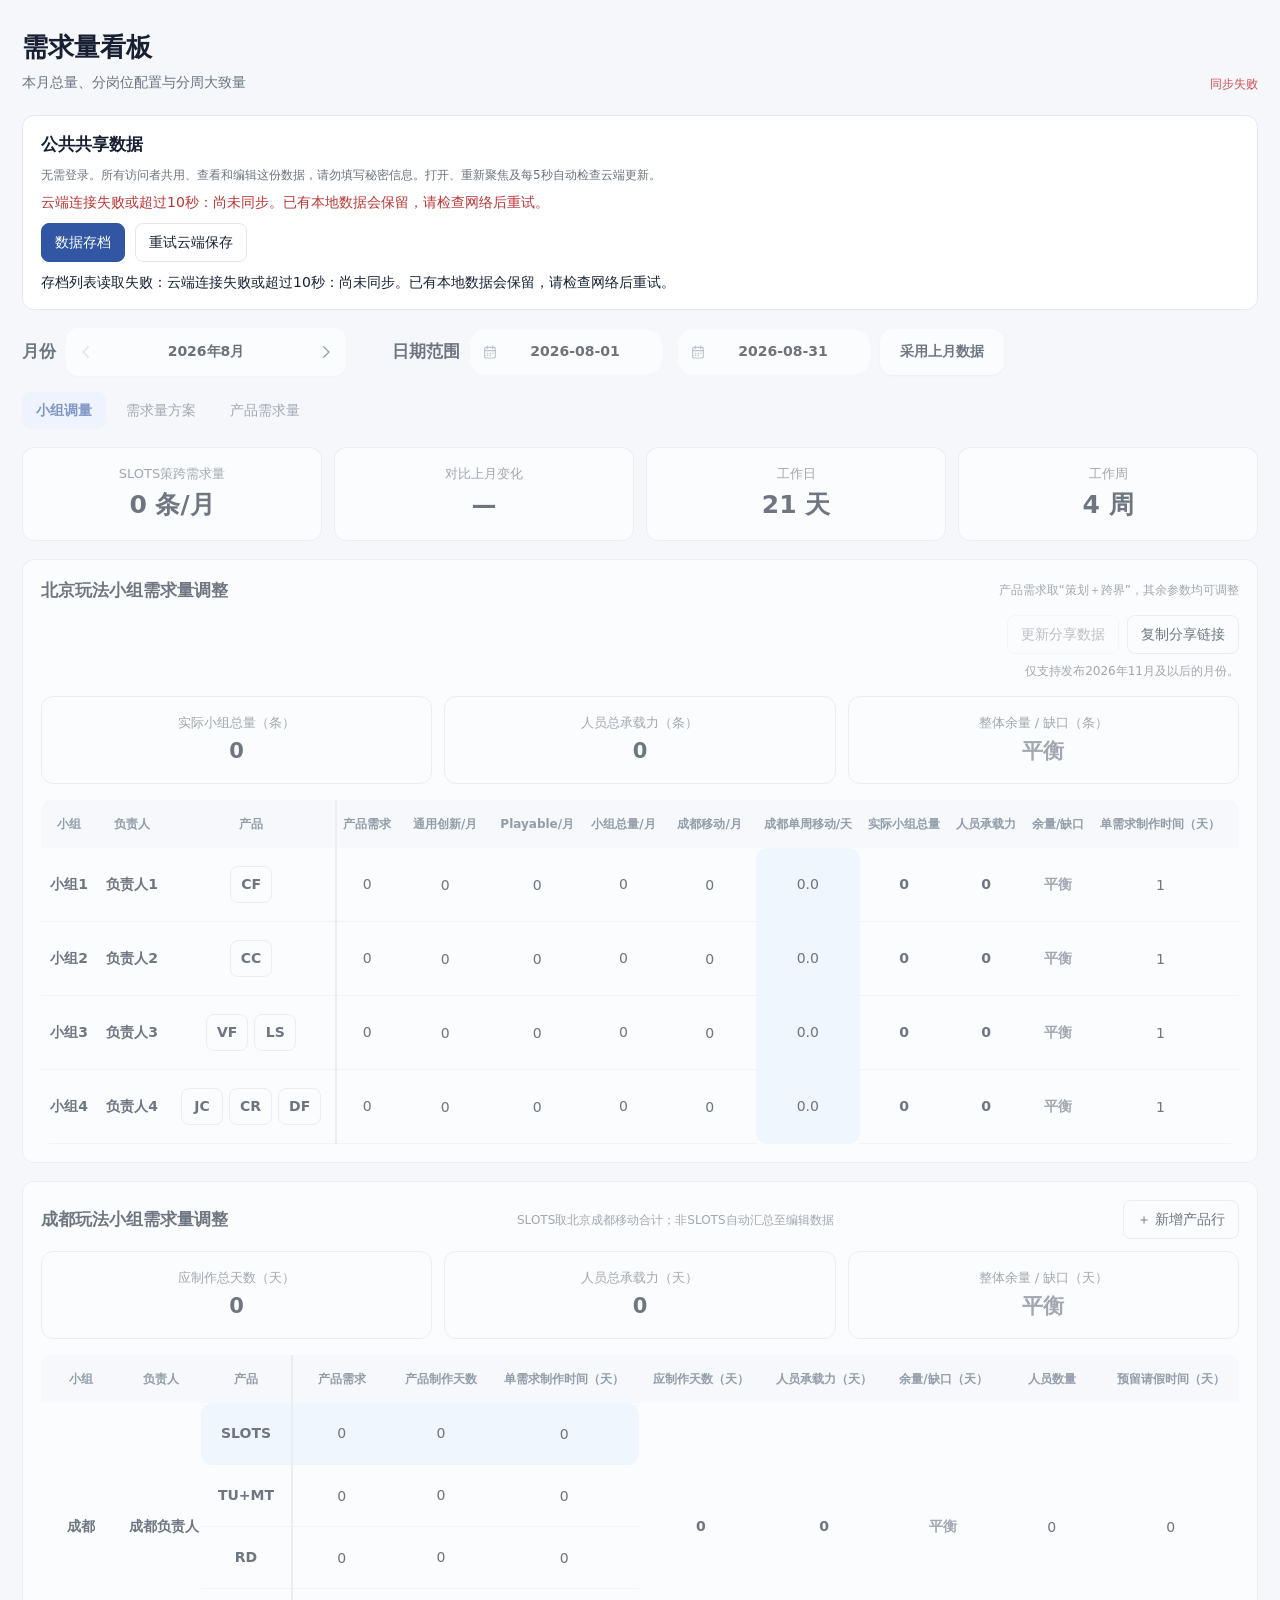
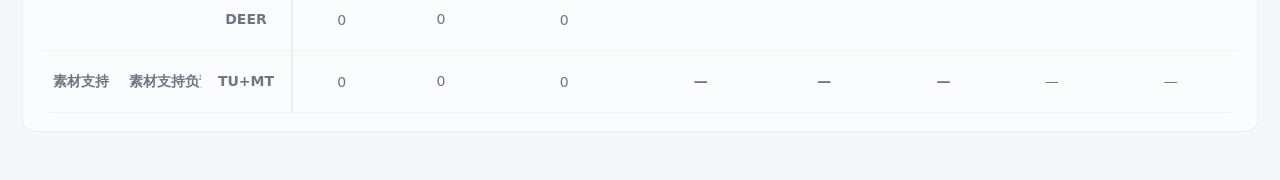
==== commit 0fa385a9: "Preserve role colors in screenshots and simplify AI summary" ====
--- a/docs/index.html
+++ b/docs/index.html
@@ -355,8 +355,9 @@
   <script src="./demand-share.js?v=20261120-2" onerror="reportDashboardBootFailure()"></script>
   <script src="./share-publisher.js?v=20261102-3" onerror="reportDashboardBootFailure()"></script>
   <script src="./chengdu-products.js?v=20261120-2" onerror="reportDashboardBootFailure()"></script>
-  <script src="./product-demand.js?v=20261120-monthly-roi-1" onerror="reportDashboardBootFailure()"></script>
-  <script src="./plan-suggestions.js?v=20261120-monthly-roi-1" onerror="reportDashboardBootFailure()"></script>
+  <script src="./product-demand.js?v=20261120-recompute-1" onerror="reportDashboardBootFailure()"></script>
+  <script src="./plan-suggestions.js?v=20261123-capture-color-1" onerror="reportDashboardBootFailure()"></script>
+  <script src="./codex-suggestions.js?v=20261123-role-highlight-1" onerror="reportDashboardBootFailure()"></script>
   <script>
     // Public source contains only an empty template, never the user's business data.
     const initial = ['CB','CF','CR','DF','JC','VF','LS'].map(product=>({
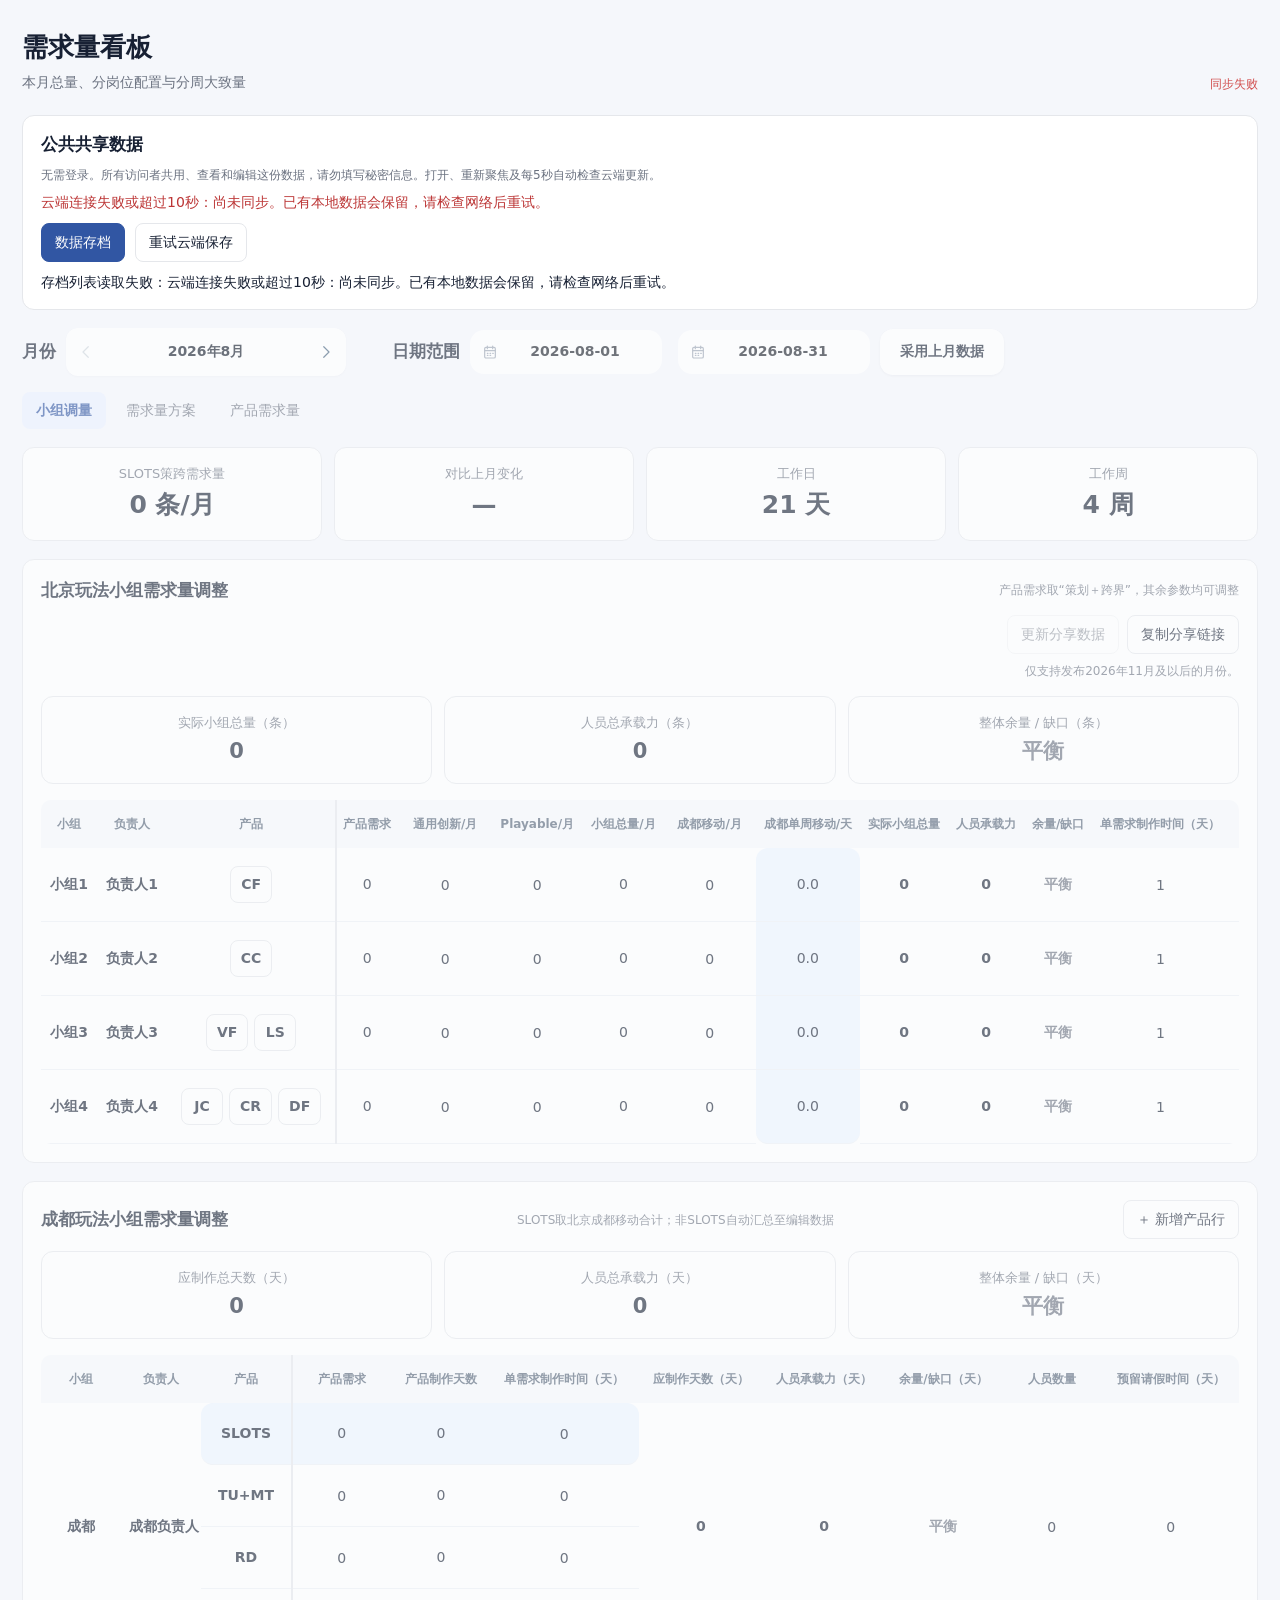
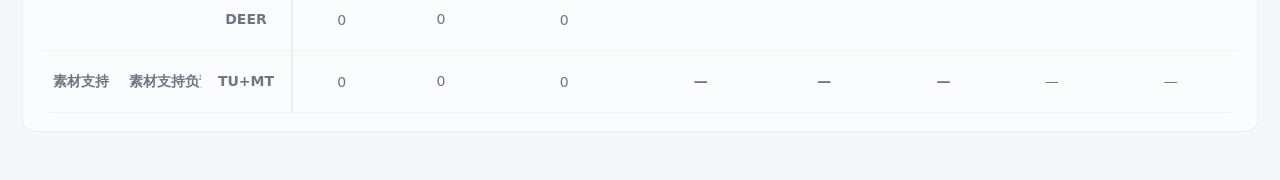
==== commit b97e76f7: "Add proportional adjustment reference to SLOTS plan" ====
--- a/docs/index.html
+++ b/docs/index.html
@@ -355,7 +355,7 @@
   <script src="./demand-share.js?v=20261120-2" onerror="reportDashboardBootFailure()"></script>
   <script src="./share-publisher.js?v=20261102-3" onerror="reportDashboardBootFailure()"></script>
   <script src="./chengdu-products.js?v=20261120-2" onerror="reportDashboardBootFailure()"></script>
-  <script src="./product-demand.js?v=20261120-recompute-1" onerror="reportDashboardBootFailure()"></script>
+  <script src="./product-demand.js?v=20261123-proportional-1" onerror="reportDashboardBootFailure()"></script>
   <script src="./plan-suggestions.js?v=20261123-capture-color-1" onerror="reportDashboardBootFailure()"></script>
   <script src="./codex-suggestions.js?v=20261123-role-highlight-1" onerror="reportDashboardBootFailure()"></script>
   <script>
